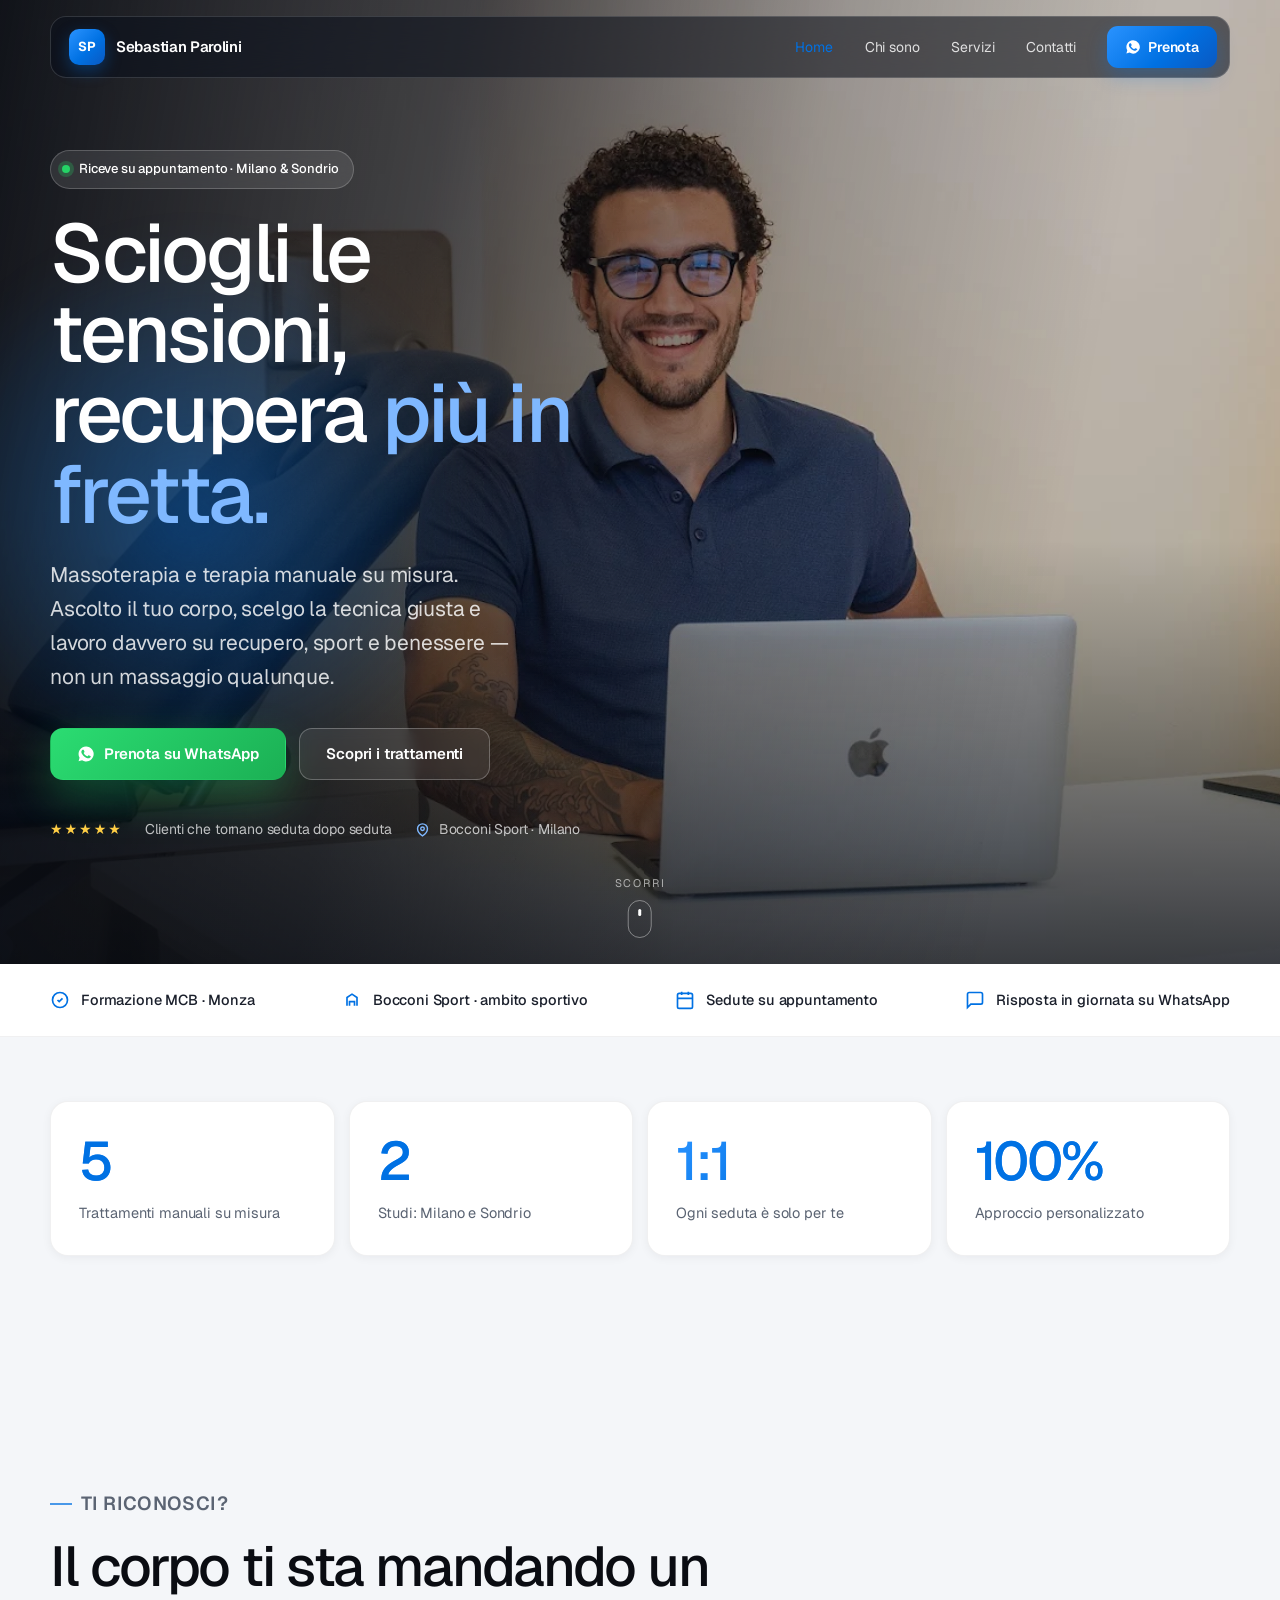
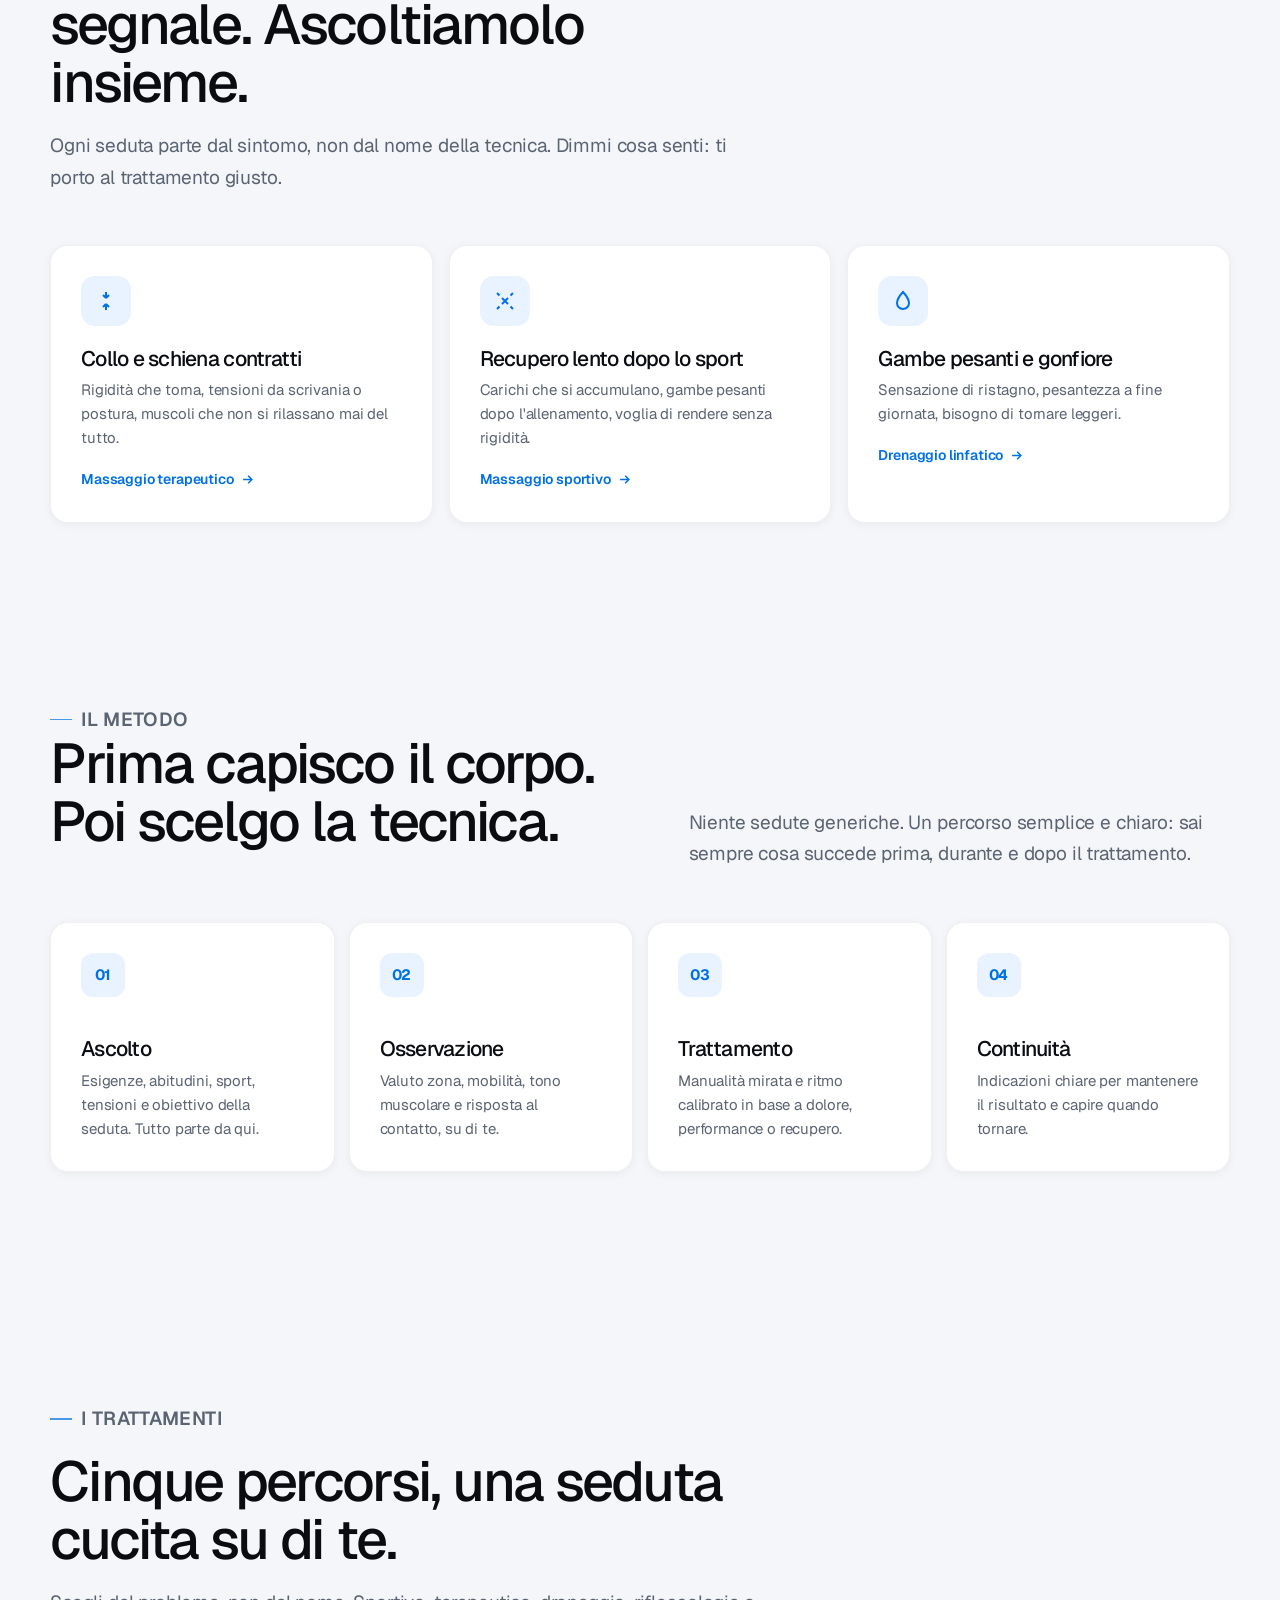
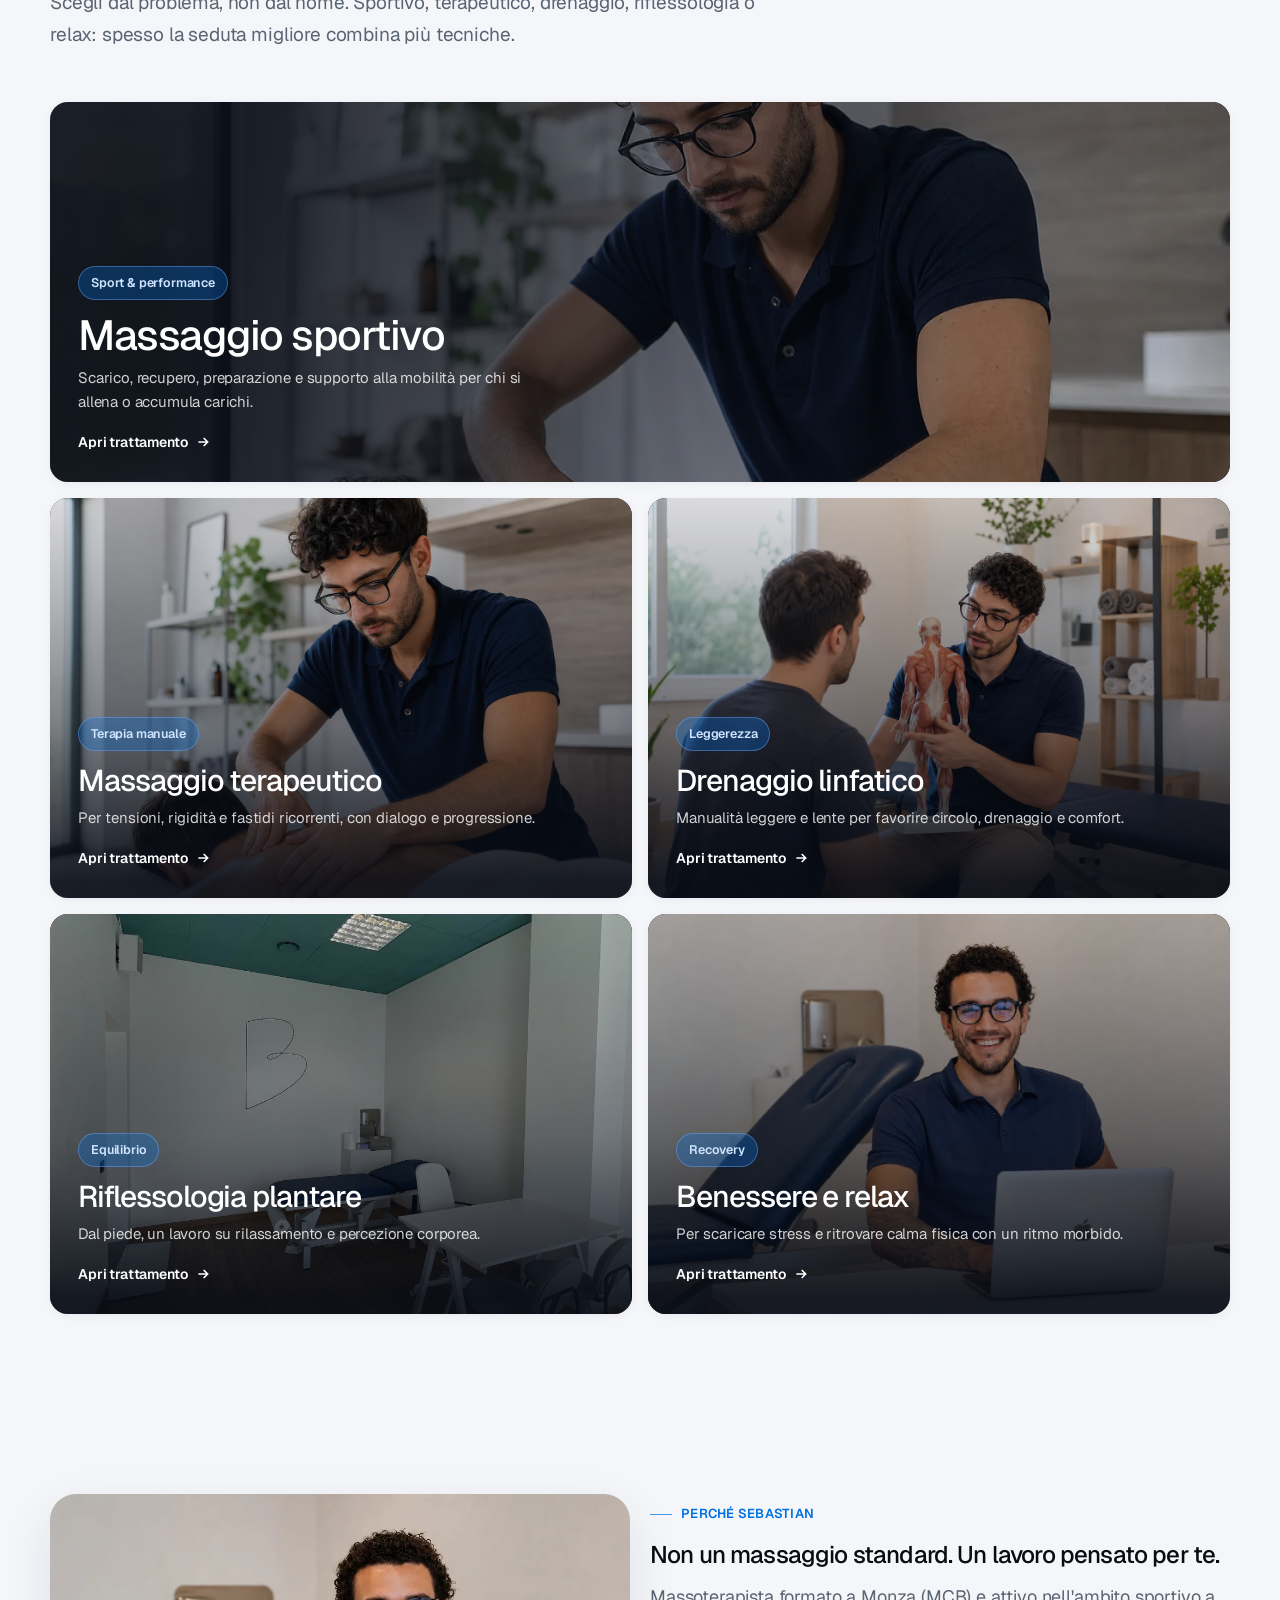
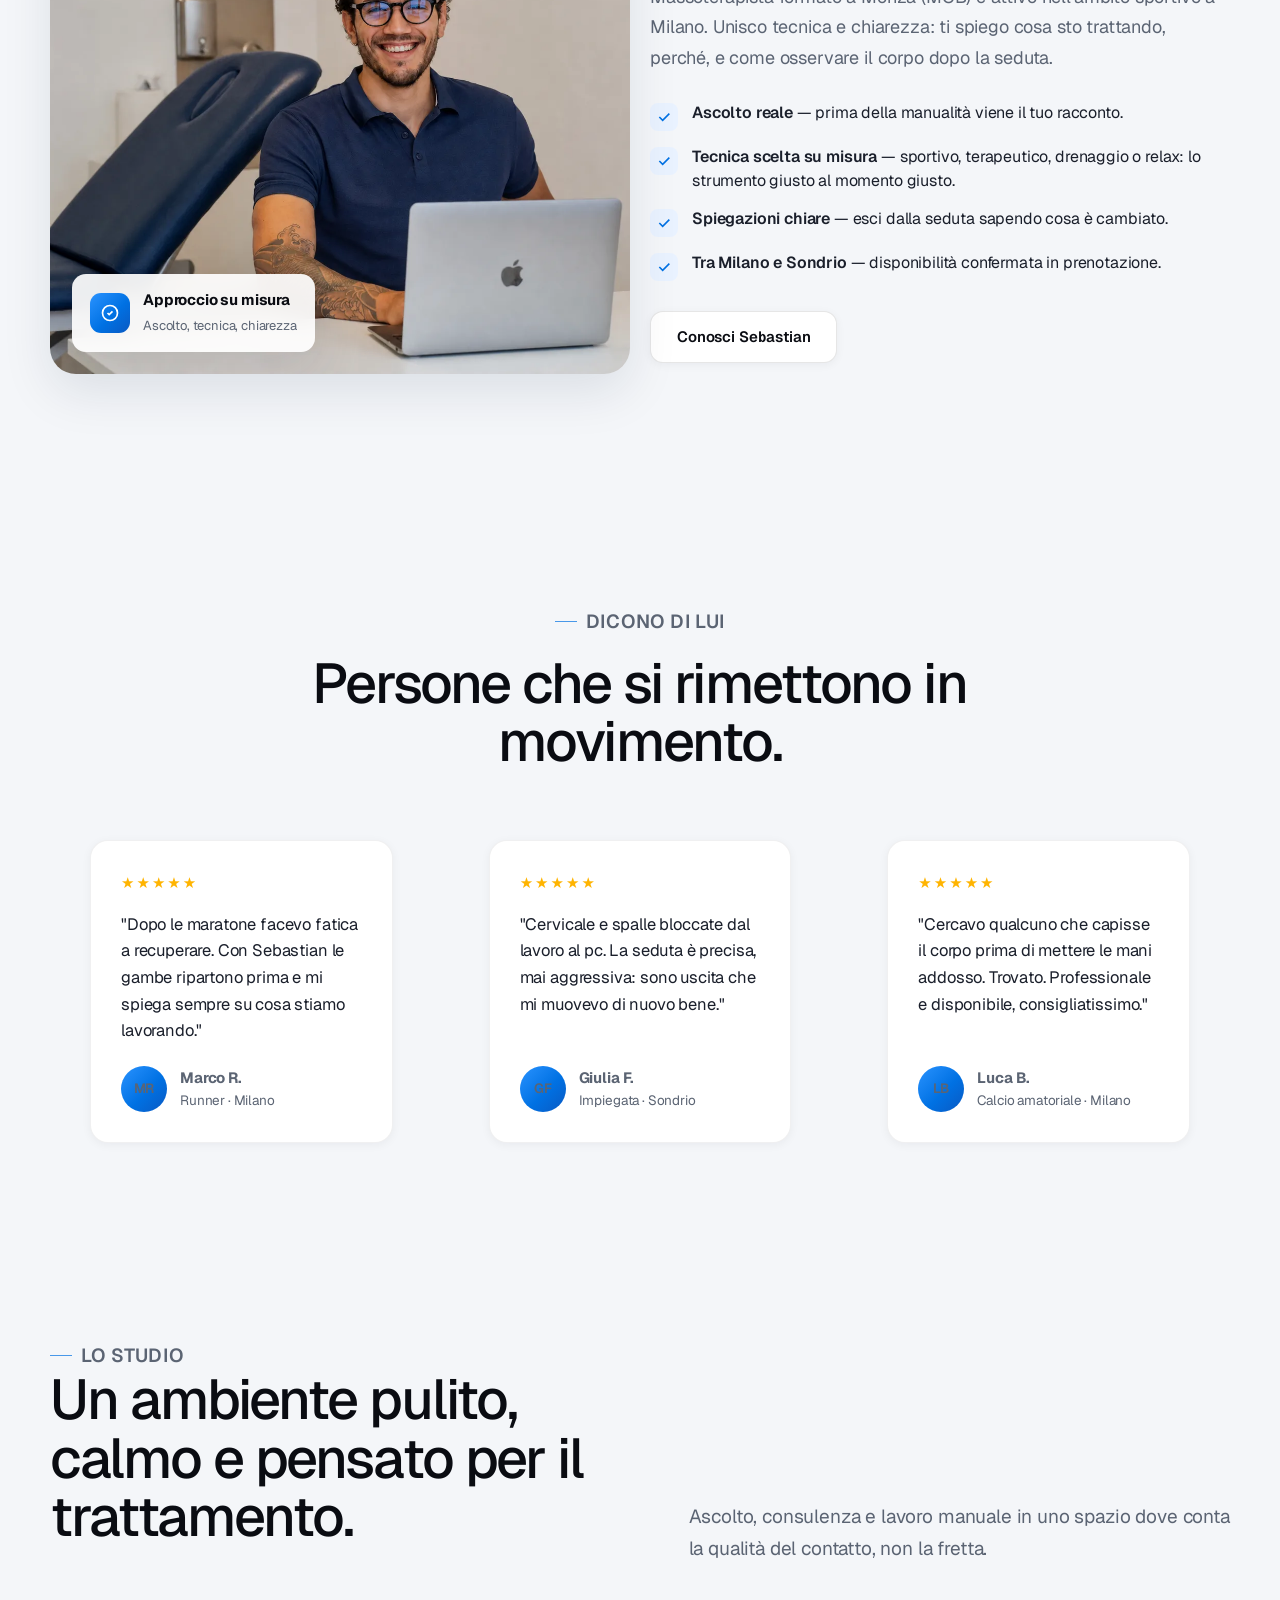
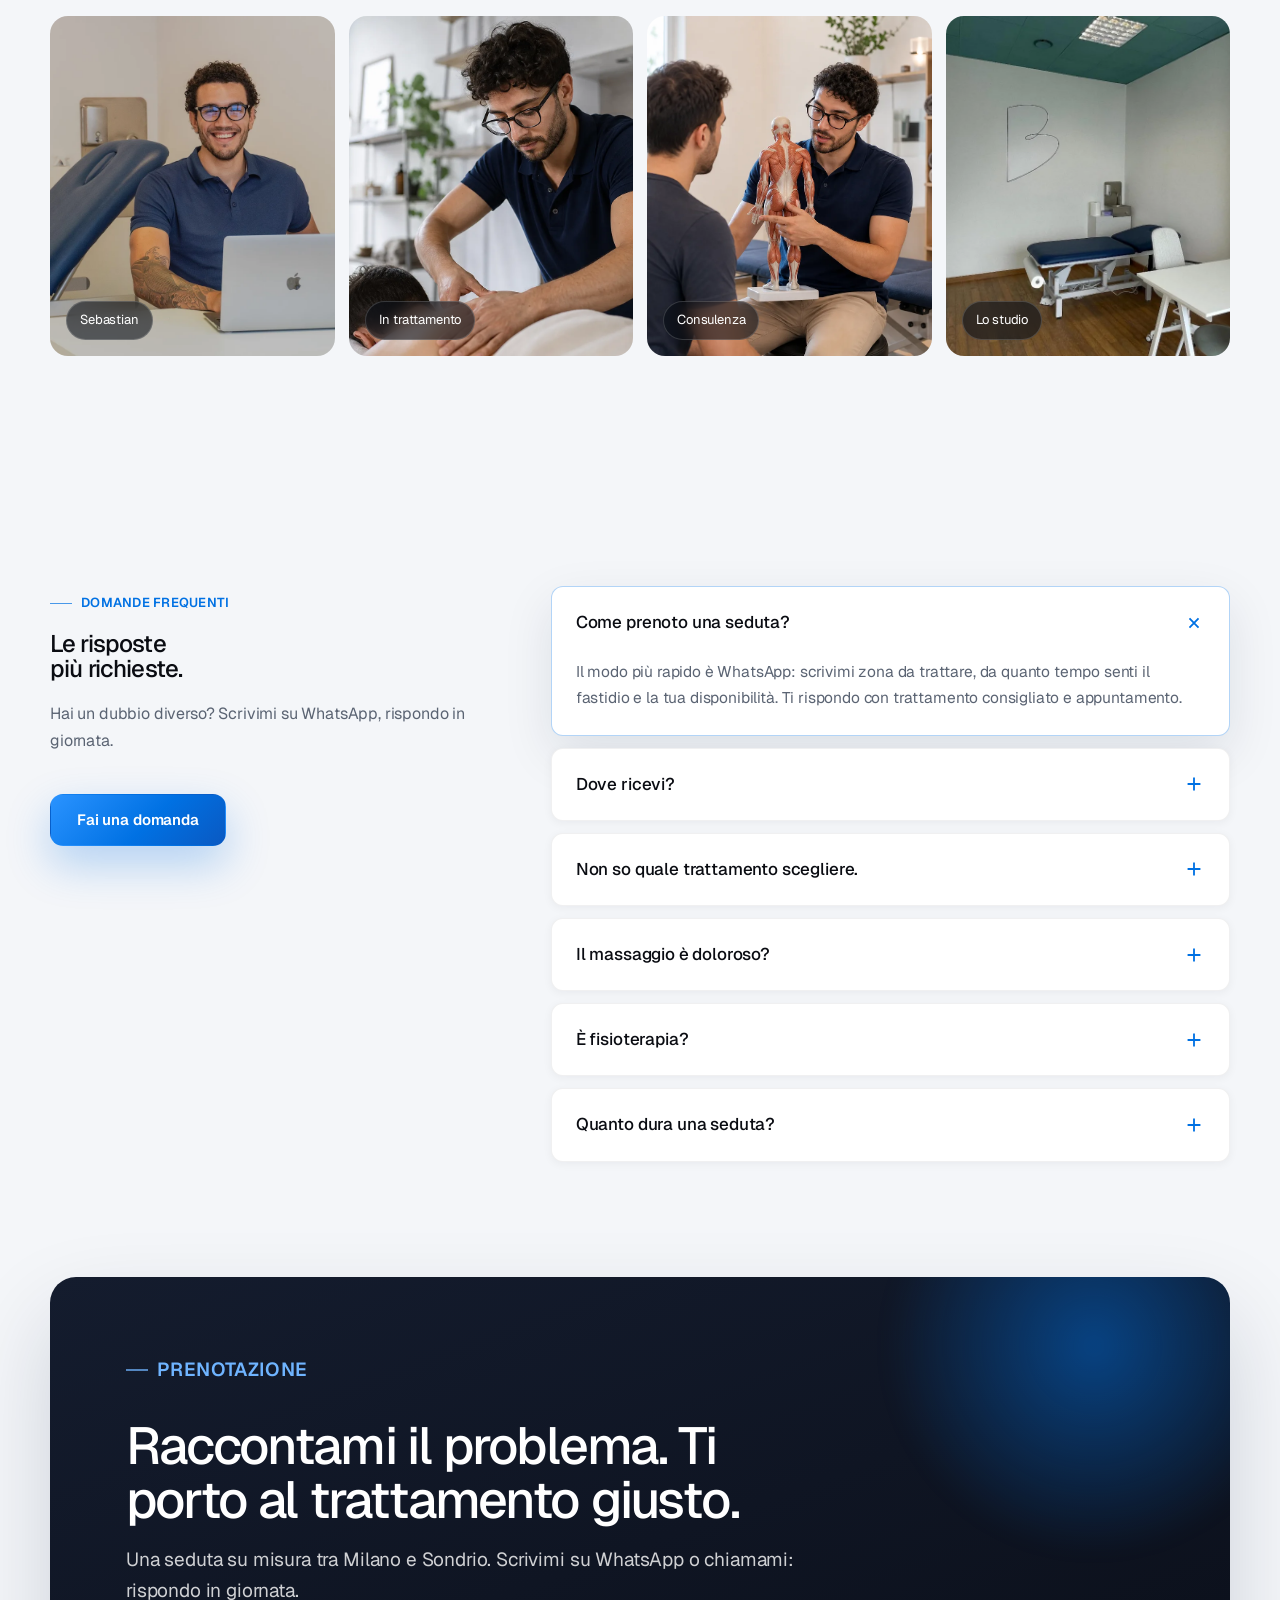
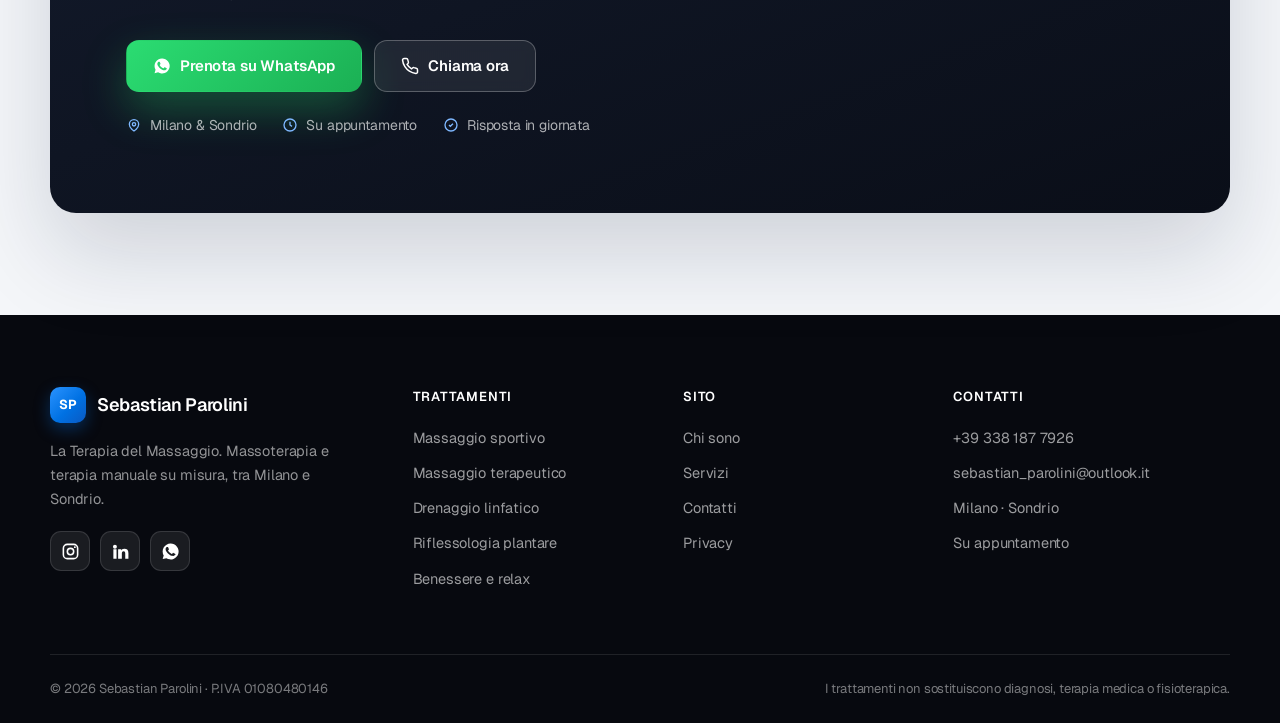
==== index.html @ ba951e16 "Initial Sebastian Parolini site" ====
<!doctype html>
<html lang="it">
<head>
  <meta charset="utf-8">
  <meta name="viewport" content="width=device-width, initial-scale=1">
  <title>Sebastian Parolini | Massoterapista a Milano e Sondrio</title>
  <meta name="description" content="Massoterapista e terapia manuale su misura: massaggio sportivo, terapeutico, drenaggio linfatico, riflessologia e benessere. Ascolto, tecnica e recupero reale, tra Milano e Sondrio.">
  <meta name="theme-color" content="#0a0e18">
  <link rel="canonical" href="https://sebastianparolini.it/">
  <meta property="og:title" content="Sebastian Parolini | Massoterapista a Milano e Sondrio">
  <meta property="og:description" content="Massaggio sportivo, terapeutico, drenaggio e benessere. Un tocco che parte dal tuo problema.">
  <meta property="og:type" content="website">
  <meta property="og:url" content="https://sebastianparolini.it/">
  <meta property="og:image" content="https://sebastianparolini.it/assets/sebastian-parolini.webp">
  <meta name="twitter:card" content="summary_large_image">
  <link rel="icon" href="assets/favicon.svg" type="image/svg+xml">
  <link rel="preconnect" href="https://fonts.googleapis.com">
  <link rel="preconnect" href="https://fonts.gstatic.com" crossorigin>
  <link href="https://fonts.googleapis.com/css2?family=Geist:wght@300;400;500;600;700&display=swap" rel="stylesheet">
  <link rel="stylesheet" href="styles.css">
  <script type="application/ld+json">{"@context":"https://schema.org","@graph":[{"@type":"Person","name":"Sebastian Parolini","jobTitle":"Massoterapista","url":"https://sebastianparolini.it/","image":"https://sebastianparolini.it/assets/sebastian-parolini.webp","telephone":"+393381877926","email":"sebastian_parolini@outlook.it","sameAs":["https://www.linkedin.com/in/sebastian-parolini-74695a232/","https://www.instagram.com/p.massaggiatore_terapista/"]},{"@type":"HealthAndBeautyBusiness","name":"Sebastian Parolini — La Terapia del Massaggio","url":"https://sebastianparolini.it/","telephone":"+393381877926","email":"sebastian_parolini@outlook.it","image":"https://sebastianparolini.it/assets/studio.webp","areaServed":["Milano","Sondrio"],"priceRange":"€€","makesOffer":[{"@type":"Offer","itemOffered":{"@type":"Service","name":"Massaggio sportivo"}},{"@type":"Offer","itemOffered":{"@type":"Service","name":"Massaggio terapeutico"}},{"@type":"Offer","itemOffered":{"@type":"Service","name":"Drenaggio linfatico"}},{"@type":"Offer","itemOffered":{"@type":"Service","name":"Riflessologia plantare"}},{"@type":"Offer","itemOffered":{"@type":"Service","name":"Benessere e relax"}}]}]}</script>
</head>
<body>
  <header class="site-header" data-header>
    <a class="brand" href="index.html" aria-label="Sebastian Parolini — home">
      <span class="brand-mark">SP</span>
      <span class="brand-name">Sebastian Parolini</span>
    </a>
    <nav class="nav-links" aria-label="Navigazione principale">
      <a href="index.html" aria-current="page">Home</a>
      <a href="chi-sono.html">Chi sono</a>
      <a href="servizi.html">Servizi</a>
      <a href="contatti.html">Contatti</a>
    </nav>
    <a class="nav-cta" href="https://wa.me/393381877926?text=Buongiorno%20Sebastian%2C%20vorrei%20prenotare%20una%20seduta.">
      <svg viewBox="0 0 24 24" fill="currentColor" width="16" height="16"><path d="M12 2a10 10 0 0 0-8.6 15l-1.3 4.6 4.7-1.2A10 10 0 1 0 12 2Zm5.7 14.2c-.2.7-1.4 1.3-2 1.4-.5.1-1.2.1-1.9-.1-.4-.1-1-.3-1.7-.6-3-1.3-4.9-4.3-5-4.5-.2-.2-1.3-1.7-1.3-3.2s.8-2.3 1.1-2.6c.3-.3.6-.4.8-.4h.6c.2 0 .5 0 .7.5l.9 2.1c.1.2.1.4 0 .6l-.4.6-.4.4c-.2.2-.3.4-.1.7.2.3.9 1.4 1.9 2.3 1.3 1.1 2.3 1.5 2.6 1.6.3.1.5.1.7-.1l.8-1c.2-.3.4-.2.7-.1l2 1c.3.1.5.2.5.4.1.1.1.7-.1 1.3Z"/></svg>
      Prenota
    </a>
    <button class="menu-toggle" type="button" aria-label="Apri menu" aria-expanded="false" data-menu-toggle><span></span><span></span><span></span></button>
  </header>

  <main>
    <!-- HERO -->
    <section class="hero" aria-label="Introduzione">
      <img class="hero-photo" src="assets/sebastian-parolini.webp" alt="Sebastian Parolini, massoterapista, nel suo studio">
      <div class="hero-shade"></div>
      <div class="hero-glow"></div>
      <div class="hero-inner">
        <span class="hero-badge"><span class="dot"></span> Riceve su appuntamento · Milano &amp; Sondrio</span>
        <h1>Sciogli le tensioni, recupera <em>più in fretta.</em></h1>
        <p class="hero-copy">Massoterapia e terapia manuale su misura. Ascolto il tuo corpo, scelgo la tecnica giusta e lavoro davvero su recupero, sport e benessere — non un massaggio qualunque.</p>
        <div class="hero-actions">
          <a class="button wa" href="https://wa.me/393381877926?text=Buongiorno%20Sebastian%2C%20vorrei%20prenotare%20una%20seduta.">
            <svg viewBox="0 0 24 24" fill="currentColor"><path d="M12 2a10 10 0 0 0-8.6 15l-1.3 4.6 4.7-1.2A10 10 0 1 0 12 2Zm5.7 14.2c-.2.7-1.4 1.3-2 1.4-.5.1-1.2.1-1.9-.1-.4-.1-1-.3-1.7-.6-3-1.3-4.9-4.3-5-4.5-.2-.2-1.3-1.7-1.3-3.2s.8-2.3 1.1-2.6c.3-.3.6-.4.8-.4h.6c.2 0 .5 0 .7.5l.9 2.1c.1.2.1.4 0 .6l-.4.6-.4.4c-.2.2-.3.4-.1.7.2.3.9 1.4 1.9 2.3 1.3 1.1 2.3 1.5 2.6 1.6.3.1.5.1.7-.1l.8-1c.2-.3.4-.2.7-.1l2 1c.3.1.5.2.5.4.1.1.1.7-.1 1.3Z"/></svg>
            Prenota su WhatsApp
          </a>
          <a class="button light" href="servizi.html">Scopri i trattamenti</a>
        </div>
        <div class="hero-trust">
          <span class="hero-stars">★★★★★</span>
          <span>Clienti che tornano seduta dopo seduta</span>
          <span><svg viewBox="0 0 24 24" fill="none" stroke="currentColor" stroke-width="2"><path d="M12 21s-7-4.5-7-10a7 7 0 0 1 14 0c0 5.5-7 10-7 10Z"/><circle cx="12" cy="11" r="2.5"/></svg> Bocconi Sport · Milano</span>
        </div>
      </div>
      <a class="scroll-cue" href="#aiuto" aria-label="Scorri">Scorri<span></span></a>
    </section>

    <!-- TRUST BAR -->
    <section class="trustbar">
      <div class="trustbar-inner">
        <div class="trustbar-item"><svg viewBox="0 0 24 24" fill="none" stroke="currentColor" stroke-width="2"><path d="m9 12 2 2 4-4"/><circle cx="12" cy="12" r="9"/></svg> Formazione MCB · Monza</div>
        <div class="trustbar-item"><svg viewBox="0 0 24 24" fill="none" stroke="currentColor" stroke-width="2"><path d="M6 19V9l6-4 6 4v10"/><path d="M9 19v-5h6v5"/></svg> Bocconi Sport · ambito sportivo</div>
        <div class="trustbar-item"><svg viewBox="0 0 24 24" fill="none" stroke="currentColor" stroke-width="2"><rect x="3" y="4" width="18" height="18" rx="2"/><path d="M16 2v4M8 2v4M3 10h18"/></svg> Sedute su appuntamento</div>
        <div class="trustbar-item"><svg viewBox="0 0 24 24" fill="none" stroke="currentColor" stroke-width="2"><path d="M21 15a2 2 0 0 1-2 2H7l-4 4V5a2 2 0 0 1 2-2h14a2 2 0 0 1 2 2Z"/></svg> Risposta in giornata su WhatsApp</div>
      </div>
    </section>

    <!-- STATS -->
    <section class="section tight" id="aiuto">
      <div class="stats">
        <div class="stat reveal"><div class="stat-num"><span data-count="5">5</span></div><p class="stat-label">Trattamenti manuali su misura</p></div>
        <div class="stat reveal d1"><div class="stat-num"><span data-count="2">2</span></div><p class="stat-label">Studi: Milano e Sondrio</p></div>
        <div class="stat reveal d2"><div class="stat-num">1:1</div><p class="stat-label">Ogni seduta è solo per te</p></div>
        <div class="stat reveal d3"><div class="stat-num"><span data-count="100" data-suffix="%">100%</span></div><p class="stat-label">Approccio personalizzato</p></div>
      </div>
    </section>

    <!-- PAINS -->
    <section class="section">
      <div class="section-head reveal">
        <p class="eyebrow">Ti riconosci?</p>
        <h2>Il corpo ti sta mandando un segnale. Ascoltiamolo insieme.</h2>
        <p>Ogni seduta parte dal sintomo, non dal nome della tecnica. Dimmi cosa senti: ti porto al trattamento giusto.</p>
      </div>
      <div class="pains-grid">
        <a class="pain reveal" href="massaggio-terapeutico.html">
          <span class="pain-ico"><svg viewBox="0 0 24 24" fill="none" stroke="currentColor" stroke-width="2"><path d="M12 3v6m0 0 3-3m-3 3L9 6m3 9v6m0-6 3 3m-3-3-3 3"/></svg></span>
          <h3>Collo e schiena contratti</h3>
          <p>Rigidità che torna, tensioni da scrivania o postura, muscoli che non si rilassano mai del tutto.</p>
          <span class="pain-link">Massaggio terapeutico <svg viewBox="0 0 24 24" fill="none" stroke="currentColor" stroke-width="2.4"><path d="M5 12h14m-6-6 6 6-6 6"/></svg></span>
        </a>
        <a class="pain reveal d1" href="massaggio-sportivo.html">
          <span class="pain-ico"><svg viewBox="0 0 24 24" fill="none" stroke="currentColor" stroke-width="2"><path d="M6.5 6.5 4 4m13.5 13.5L20 20M6.5 17.5 4 20m13.5-13.5L20 4M9 9l6 6m-6 0 6-6"/></svg></span>
          <h3>Recupero lento dopo lo sport</h3>
          <p>Carichi che si accumulano, gambe pesanti dopo l'allenamento, voglia di rendere senza rigidità.</p>
          <span class="pain-link">Massaggio sportivo <svg viewBox="0 0 24 24" fill="none" stroke="currentColor" stroke-width="2.4"><path d="M5 12h14m-6-6 6 6-6 6"/></svg></span>
        </a>
        <a class="pain reveal d2" href="drenaggio-linfatico.html">
          <span class="pain-ico"><svg viewBox="0 0 24 24" fill="none" stroke="currentColor" stroke-width="2"><path d="M12 3s6 6.5 6 11a6 6 0 0 1-12 0c0-4.5 6-11 6-11Z"/></svg></span>
          <h3>Gambe pesanti e gonfiore</h3>
          <p>Sensazione di ristagno, pesantezza a fine giornata, bisogno di tornare leggeri.</p>
          <span class="pain-link">Drenaggio linfatico <svg viewBox="0 0 24 24" fill="none" stroke="currentColor" stroke-width="2.4"><path d="M5 12h14m-6-6 6 6-6 6"/></svg></span>
        </a>
      </div>
    </section>

    <!-- METHOD -->
    <section class="section tight">
      <div class="section-head split reveal">
        <div>
          <p class="eyebrow">Il metodo</p>
          <h2>Prima capisco il corpo. Poi scelgo la tecnica.</h2>
        </div>
        <p>Niente sedute generiche. Un percorso semplice e chiaro: sai sempre cosa succede prima, durante e dopo il trattamento.</p>
      </div>
      <div class="method-grid">
        <div class="method-card reveal"><span class="method-num">01</span><h3>Ascolto</h3><p>Esigenze, abitudini, sport, tensioni e obiettivo della seduta. Tutto parte da qui.</p></div>
        <div class="method-card reveal d1"><span class="method-num">02</span><h3>Osservazione</h3><p>Valuto zona, mobilità, tono muscolare e risposta al contatto, su di te.</p></div>
        <div class="method-card reveal d2"><span class="method-num">03</span><h3>Trattamento</h3><p>Manualità mirata e ritmo calibrato in base a dolore, performance o recupero.</p></div>
        <div class="method-card reveal d3"><span class="method-num">04</span><h3>Continuità</h3><p>Indicazioni chiare per mantenere il risultato e capire quando tornare.</p></div>
      </div>
    </section>

    <!-- SERVICES -->
    <section class="section">
      <div class="section-head reveal">
        <p class="eyebrow">I trattamenti</p>
        <h2>Cinque percorsi, una seduta cucita su di te.</h2>
        <p>Scegli dal problema, non dal nome. Sportivo, terapeutico, drenaggio, riflessologia o relax: spesso la seduta migliore combina più tecniche.</p>
      </div>
      <div class="services-grid">
        <a class="svc-card feature reveal" href="massaggio-sportivo.html">
          <img src="assets/sebastian-ai-working.webp" alt="Sebastian Parolini durante un massaggio sportivo" loading="lazy" decoding="async">
          <div class="svc-body">
            <span class="svc-tag">Sport &amp; performance</span>
            <h3>Massaggio sportivo</h3>
            <p>Scarico, recupero, preparazione e supporto alla mobilità per chi si allena o accumula carichi.</p>
            <span class="svc-go">Apri trattamento <svg viewBox="0 0 24 24" fill="none" stroke="currentColor" stroke-width="2.4"><path d="M5 12h14m-6-6 6 6-6 6"/></svg></span>
          </div>
        </a>
        <a class="svc-card wide reveal" href="massaggio-terapeutico.html">
          <img src="assets/sebastian-ai-neck-treatment.webp" alt="Massaggio terapeutico su collo e spalle" loading="lazy" decoding="async">
          <div class="svc-body">
            <span class="svc-tag">Terapia manuale</span>
            <h3>Massaggio terapeutico</h3>
            <p>Per tensioni, rigidità e fastidi ricorrenti, con dialogo e progressione.</p>
            <span class="svc-go">Apri trattamento <svg viewBox="0 0 24 24" fill="none" stroke="currentColor" stroke-width="2.4"><path d="M5 12h14m-6-6 6 6-6 6"/></svg></span>
          </div>
        </a>
        <a class="svc-card wide reveal d1" href="drenaggio-linfatico.html">
          <img src="assets/sebastian-ai-consultation.webp" alt="Drenaggio linfatico manuale" loading="lazy" decoding="async">
          <div class="svc-body">
            <span class="svc-tag">Leggerezza</span>
            <h3>Drenaggio linfatico</h3>
            <p>Manualità leggere e lente per favorire circolo, drenaggio e comfort.</p>
            <span class="svc-go">Apri trattamento <svg viewBox="0 0 24 24" fill="none" stroke="currentColor" stroke-width="2.4"><path d="M5 12h14m-6-6 6 6-6 6"/></svg></span>
          </div>
        </a>
        <a class="svc-card wide reveal" href="riflessologia-plantare.html">
          <img src="assets/studio.webp" alt="Studio per riflessologia plantare" loading="lazy" decoding="async">
          <div class="svc-body">
            <span class="svc-tag">Equilibrio</span>
            <h3>Riflessologia plantare</h3>
            <p>Dal piede, un lavoro su rilassamento e percezione corporea.</p>
            <span class="svc-go">Apri trattamento <svg viewBox="0 0 24 24" fill="none" stroke="currentColor" stroke-width="2.4"><path d="M5 12h14m-6-6 6 6-6 6"/></svg></span>
          </div>
        </a>
        <a class="svc-card wide reveal d1" href="benessere-relax.html">
          <img src="assets/sebastian-ai-portrait.webp" alt="Trattamento benessere e relax" loading="lazy" decoding="async">
          <div class="svc-body">
            <span class="svc-tag">Recovery</span>
            <h3>Benessere e relax</h3>
            <p>Per scaricare stress e ritrovare calma fisica con un ritmo morbido.</p>
            <span class="svc-go">Apri trattamento <svg viewBox="0 0 24 24" fill="none" stroke="currentColor" stroke-width="2.4"><path d="M5 12h14m-6-6 6 6-6 6"/></svg></span>
          </div>
        </a>
      </div>
    </section>

    <!-- WHY / SPLIT -->
    <section class="section tight">
      <div class="split">
        <div class="split-media reveal">
          <img src="assets/sebastian-ai-portrait.webp" alt="Sebastian Parolini, massoterapista">
          <div class="badge-float">
            <span class="bf-ico"><svg viewBox="0 0 24 24" fill="none" stroke="currentColor" stroke-width="2"><path d="m9 12 2 2 4-4"/><circle cx="12" cy="12" r="9"/></svg></span>
            <div><strong>Approccio su misura</strong><span>Ascolto, tecnica, chiarezza</span></div>
          </div>
        </div>
        <div class="split-body reveal d1">
          <p class="eyebrow">Perché Sebastian</p>
          <h2 class="section-head" style="margin-bottom:14px">Non un massaggio standard. Un lavoro pensato per te.</h2>
          <p style="color:var(--muted);font-size:18px;line-height:1.7;margin:0">Massoterapista formato a Monza (MCB) e attivo nell'ambito sportivo a Milano. Unisco tecnica e chiarezza: ti spiego cosa sto trattando, perché, e come osservare il corpo dopo la seduta.</p>
          <ul class="feature-list">
            <li><span class="fl-ico"><svg viewBox="0 0 24 24" fill="none" stroke="currentColor" stroke-width="2.4"><path d="m5 12 5 5L20 7"/></svg></span><span><strong>Ascolto reale</strong> — prima della manualità viene il tuo racconto.</span></li>
            <li><span class="fl-ico"><svg viewBox="0 0 24 24" fill="none" stroke="currentColor" stroke-width="2.4"><path d="m5 12 5 5L20 7"/></svg></span><span><strong>Tecnica scelta su misura</strong> — sportivo, terapeutico, drenaggio o relax: lo strumento giusto al momento giusto.</span></li>
            <li><span class="fl-ico"><svg viewBox="0 0 24 24" fill="none" stroke="currentColor" stroke-width="2.4"><path d="m5 12 5 5L20 7"/></svg></span><span><strong>Spiegazioni chiare</strong> — esci dalla seduta sapendo cosa è cambiato.</span></li>
            <li><span class="fl-ico"><svg viewBox="0 0 24 24" fill="none" stroke="currentColor" stroke-width="2.4"><path d="m5 12 5 5L20 7"/></svg></span><span><strong>Tra Milano e Sondrio</strong> — disponibilità confermata in prenotazione.</span></li>
          </ul>
          <div class="button-row" style="margin-top:30px">
            <a class="button ghost" href="chi-sono.html">Conosci Sebastian</a>
          </div>
        </div>
      </div>
    </section>

    <!-- TESTIMONIALS -->
    <section class="section">
      <div class="section-head center reveal">
        <p class="eyebrow center">Dicono di lui</p>
        <h2>Persone che si rimettono in movimento.</h2>
      </div>
      <div class="testi-grid">
        <figure class="testi reveal">
          <div class="testi-stars">★★★★★</div>
          <blockquote class="testi-quote">"Dopo le maratone facevo fatica a recuperare. Con Sebastian le gambe ripartono prima e mi spiega sempre su cosa stiamo lavorando."</blockquote>
          <figcaption class="testi-who"><span class="testi-av">MR</span><span><strong>Marco R.</strong><span>Runner · Milano</span></span></figcaption>
        </figure>
        <figure class="testi reveal d1">
          <div class="testi-stars">★★★★★</div>
          <blockquote class="testi-quote">"Cervicale e spalle bloccate dal lavoro al pc. La seduta è precisa, mai aggressiva: sono uscita che mi muovevo di nuovo bene."</blockquote>
          <figcaption class="testi-who"><span class="testi-av">GF</span><span><strong>Giulia F.</strong><span>Impiegata · Sondrio</span></span></figcaption>
        </figure>
        <figure class="testi reveal d2">
          <div class="testi-stars">★★★★★</div>
          <blockquote class="testi-quote">"Cercavo qualcuno che capisse il corpo prima di mettere le mani addosso. Trovato. Professionale e disponibile, consigliatissimo."</blockquote>
          <figcaption class="testi-who"><span class="testi-av">LB</span><span><strong>Luca B.</strong><span>Calcio amatoriale · Milano</span></span></figcaption>
        </figure>
      </div>
    </section>

    <!-- GALLERY -->
    <section class="section tight">
      <div class="section-head split reveal">
        <div>
          <p class="eyebrow">Lo studio</p>
          <h2>Un ambiente pulito, calmo e pensato per il trattamento.</h2>
        </div>
        <p>Ascolto, consulenza e lavoro manuale in uno spazio dove conta la qualità del contatto, non la fretta.</p>
      </div>
      <div class="gallery">
        <figure class="reveal"><img src="assets/sebastian-parolini.webp" alt="Sebastian Parolini nello studio" loading="lazy" decoding="async"><figcaption>Sebastian</figcaption></figure>
        <figure class="reveal d1"><img src="assets/sebastian-ai-working.webp" alt="Sebastian durante un trattamento" loading="lazy" decoding="async"><figcaption>In trattamento</figcaption></figure>
        <figure class="reveal d2"><img src="assets/sebastian-ai-consultation.webp" alt="Sebastian in consulenza" loading="lazy" decoding="async"><figcaption>Consulenza</figcaption></figure>
        <figure class="reveal d3"><img src="assets/studio.webp" alt="Lo studio di Sebastian Parolini" loading="lazy" decoding="async"><figcaption>Lo studio</figcaption></figure>
      </div>
    </section>

    <!-- FAQ -->
    <section class="section">
      <div class="faq-wrap">
        <div class="reveal">
          <p class="eyebrow">Domande frequenti</p>
          <h2 class="section-head" style="margin-bottom:18px">Le risposte<br>più richieste.</h2>
          <p style="color:var(--muted);font-size:16px;line-height:1.7">Hai un dubbio diverso? Scrivimi su WhatsApp, rispondo in giornata.</p>
          <a class="button primary" style="margin-top:24px" href="https://wa.me/393381877926?text=Buongiorno%20Sebastian%2C%20avrei%20una%20domanda.">Fai una domanda</a>
        </div>
        <div class="faq-list reveal d1">
          <details class="faq-item" open>
            <summary>Come prenoto una seduta? <svg class="chev" viewBox="0 0 24 24" fill="none" stroke="currentColor" stroke-width="2"><path d="M12 5v14M5 12h14"/></svg></summary>
            <p class="faq-a">Il modo più rapido è WhatsApp: scrivimi zona da trattare, da quanto tempo senti il fastidio e la tua disponibilità. Ti rispondo con trattamento consigliato e appuntamento.</p>
          </details>
          <details class="faq-item">
            <summary>Dove ricevi? <svg class="chev" viewBox="0 0 24 24" fill="none" stroke="currentColor" stroke-width="2"><path d="M12 5v14M5 12h14"/></svg></summary>
            <p class="faq-a">Lavoro tra Milano e Sondrio, su appuntamento. La sede e la disponibilità precisa vengono confermate al momento della prenotazione.</p>
          </details>
          <details class="faq-item">
            <summary>Non so quale trattamento scegliere. <svg class="chev" viewBox="0 0 24 24" fill="none" stroke="currentColor" stroke-width="2"><path d="M12 5v14M5 12h14"/></svg></summary>
            <p class="faq-a">Perfetto così: parti dal sintomo. Raccontami cosa senti e cosa vuoi ottenere — penso io a indirizzarti verso la tecnica più adatta, o a combinarne più di una nella stessa seduta.</p>
          </details>
          <details class="faq-item">
            <summary>Il massaggio è doloroso? <svg class="chev" viewBox="0 0 24 24" fill="none" stroke="currentColor" stroke-width="2"><path d="M12 5v14M5 12h14"/></svg></summary>
            <p class="faq-a">No. La pressione è progressiva e calibrata sulla tua risposta: la seduta resta sempre dialogata. L'obiettivo è il risultato, non il dolore.</p>
          </details>
          <details class="faq-item">
            <summary>È fisioterapia? <svg class="chev" viewBox="0 0 24 24" fill="none" stroke="currentColor" stroke-width="2"><path d="M12 5v14M5 12h14"/></svg></summary>
            <p class="faq-a">No. La massoterapia è un trattamento manuale di benessere e recupero e non sostituisce diagnosi, terapia medica o fisioterapica. In caso di dolore acuto, trauma recente o sintomi importanti, confrontati prima con il medico.</p>
          </details>
          <details class="faq-item">
            <summary>Quanto dura una seduta? <svg class="chev" viewBox="0 0 24 24" fill="none" stroke="currentColor" stroke-width="2"><path d="M12 5v14M5 12h14"/></svg></summary>
            <p class="faq-a">Dipende dall'obiettivo e dalla zona: la durata viene definita insieme in fase di prenotazione, così il tempo è davvero adatto a te.</p>
          </details>
        </div>
      </div>
    </section>

    <!-- CTA -->
    <section class="cta-band reveal">
      <div class="cta-glow"></div>
      <div class="cta-band-inner">
        <p class="eyebrow light">Prenotazione</p>
        <h2>Raccontami il problema. Ti porto al trattamento giusto.</h2>
        <p>Una seduta su misura tra Milano e Sondrio. Scrivimi su WhatsApp o chiamami: rispondo in giornata.</p>
        <div class="button-row">
          <a class="button wa" href="https://wa.me/393381877926?text=Buongiorno%20Sebastian%2C%20vorrei%20prenotare%20una%20seduta.">
            <svg viewBox="0 0 24 24" fill="currentColor"><path d="M12 2a10 10 0 0 0-8.6 15l-1.3 4.6 4.7-1.2A10 10 0 1 0 12 2Zm5.7 14.2c-.2.7-1.4 1.3-2 1.4-.5.1-1.2.1-1.9-.1-.4-.1-1-.3-1.7-.6-3-1.3-4.9-4.3-5-4.5-.2-.2-1.3-1.7-1.3-3.2s.8-2.3 1.1-2.6c.3-.3.6-.4.8-.4h.6c.2 0 .5 0 .7.5l.9 2.1c.1.2.1.4 0 .6l-.4.6-.4.4c-.2.2-.3.4-.1.7.2.3.9 1.4 1.9 2.3 1.3 1.1 2.3 1.5 2.6 1.6.3.1.5.1.7-.1l.8-1c.2-.3.4-.2.7-.1l2 1c.3.1.5.2.5.4.1.1.1.7-.1 1.3Z"/></svg>
            Prenota su WhatsApp
          </a>
          <a class="button light" href="tel:+393381877926">
            <svg viewBox="0 0 24 24" fill="none" stroke="currentColor" stroke-width="2"><path d="M22 16.9v3a2 2 0 0 1-2.2 2 19.8 19.8 0 0 1-8.6-3.1 19.5 19.5 0 0 1-6-6 19.8 19.8 0 0 1-3.1-8.7A2 2 0 0 1 4.1 2h3a2 2 0 0 1 2 1.7c.1 1 .4 1.9.7 2.8a2 2 0 0 1-.5 2.1L8.1 9.9a16 16 0 0 0 6 6l1.3-1.3a2 2 0 0 1 2.1-.4c.9.3 1.8.6 2.8.7a2 2 0 0 1 1.7 2Z"/></svg>
            Chiama ora
          </a>
        </div>
        <div class="cta-mini">
          <span><svg viewBox="0 0 24 24" fill="none" stroke="currentColor" stroke-width="2"><path d="M12 21s-7-4.5-7-10a7 7 0 0 1 14 0c0 5.5-7 10-7 10Z"/><circle cx="12" cy="11" r="2.5"/></svg> Milano &amp; Sondrio</span>
          <span><svg viewBox="0 0 24 24" fill="none" stroke="currentColor" stroke-width="2"><circle cx="12" cy="12" r="9"/><path d="M12 7v5l3 2"/></svg> Su appuntamento</span>
          <span><svg viewBox="0 0 24 24" fill="none" stroke="currentColor" stroke-width="2"><path d="m9 12 2 2 4-4"/><circle cx="12" cy="12" r="9"/></svg> Risposta in giornata</span>
        </div>
      </div>
    </section>
  </main>

  <footer class="footer">
    <div class="footer-top">
      <div class="footer-brand">
        <a class="brand" href="index.html"><span class="brand-mark">SP</span><span class="brand-name">Sebastian Parolini</span></a>
        <p>La Terapia del Massaggio. Massoterapia e terapia manuale su misura, tra Milano e Sondrio.</p>
        <div class="footer-soc">
          <a href="https://www.instagram.com/p.massaggiatore_terapista/" target="_blank" rel="noreferrer" aria-label="Instagram"><svg viewBox="0 0 24 24" fill="none" stroke="currentColor" stroke-width="2"><rect x="3" y="3" width="18" height="18" rx="5"/><circle cx="12" cy="12" r="4"/><circle cx="17.5" cy="6.5" r="1.2" fill="currentColor" stroke="none"/></svg></a>
          <a href="https://www.linkedin.com/in/sebastian-parolini-74695a232/" target="_blank" rel="noreferrer" aria-label="LinkedIn"><svg viewBox="0 0 24 24" fill="currentColor"><path d="M4.98 3.5a2.5 2.5 0 1 0 0 5 2.5 2.5 0 0 0 0-5ZM3 9h4v12H3V9Zm6 0h3.8v1.7h.05c.53-1 1.83-2.05 3.77-2.05C20.6 8.65 22 10.6 22 14.1V21h-4v-6.1c0-1.45-.03-3.3-2-3.3-2 0-2.3 1.57-2.3 3.2V21H9V9Z"/></svg></a>
          <a href="https://wa.me/393381877926" target="_blank" rel="noreferrer" aria-label="WhatsApp"><svg viewBox="0 0 24 24" fill="currentColor"><path d="M12 2a10 10 0 0 0-8.6 15l-1.3 4.6 4.7-1.2A10 10 0 1 0 12 2Zm5.7 14.2c-.2.7-1.4 1.3-2 1.4-.5.1-1.2.1-1.9-.1-.4-.1-1-.3-1.7-.6-3-1.3-4.9-4.3-5-4.5-.2-.2-1.3-1.7-1.3-3.2s.8-2.3 1.1-2.6c.3-.3.6-.4.8-.4h.6c.2 0 .5 0 .7.5l.9 2.1c.1.2.1.4 0 .6l-.4.6-.4.4c-.2.2-.3.4-.1.7.2.3.9 1.4 1.9 2.3 1.3 1.1 2.3 1.5 2.6 1.6.3.1.5.1.7-.1l.8-1c.2-.3.4-.2.7-.1l2 1c.3.1.5.2.5.4.1.1.1.7-.1 1.3Z"/></svg></a>
        </div>
      </div>
      <div class="footer-col">
        <h4>Trattamenti</h4>
        <a href="massaggio-sportivo.html">Massaggio sportivo</a>
        <a href="massaggio-terapeutico.html">Massaggio terapeutico</a>
        <a href="drenaggio-linfatico.html">Drenaggio linfatico</a>
        <a href="riflessologia-plantare.html">Riflessologia plantare</a>
        <a href="benessere-relax.html">Benessere e relax</a>
      </div>
      <div class="footer-col">
        <h4>Sito</h4>
        <a href="chi-sono.html">Chi sono</a>
        <a href="servizi.html">Servizi</a>
        <a href="contatti.html">Contatti</a>
        <a href="privacy.html">Privacy</a>
      </div>
      <div class="footer-col">
        <h4>Contatti</h4>
        <a href="tel:+393381877926">+39 338 187 7926</a>
        <a href="mailto:sebastian_parolini@outlook.it">sebastian_parolini@outlook.it</a>
        <p>Milano · Sondrio</p>
        <p>Su appuntamento</p>
      </div>
    </div>
    <div class="footer-bottom">
      <span>© <span data-year>2026</span> Sebastian Parolini · P.IVA 01080480146</span>
      <span>I trattamenti non sostituiscono diagnosi, terapia medica o fisioterapica.</span>
    </div>
  </footer>

  <!-- STICKY MOBILE CTA -->
  <div class="sticky-cta" data-sticky-cta>
    <a class="s-wa" href="https://wa.me/393381877926?text=Buongiorno%20Sebastian%2C%20vorrei%20prenotare%20una%20seduta.">
      <svg viewBox="0 0 24 24" fill="currentColor"><path d="M12 2a10 10 0 0 0-8.6 15l-1.3 4.6 4.7-1.2A10 10 0 1 0 12 2Zm5.7 14.2c-.2.7-1.4 1.3-2 1.4-.5.1-1.2.1-1.9-.1-.4-.1-1-.3-1.7-.6-3-1.3-4.9-4.3-5-4.5-.2-.2-1.3-1.7-1.3-3.2s.8-2.3 1.1-2.6c.3-.3.6-.4.8-.4h.6c.2 0 .5 0 .7.5l.9 2.1c.1.2.1.4 0 .6l-.4.6-.4.4c-.2.2-.3.4-.1.7.2.3.9 1.4 1.9 2.3 1.3 1.1 2.3 1.5 2.6 1.6.3.1.5.1.7-.1l.8-1c.2-.3.4-.2.7-.1l2 1c.3.1.5.2.5.4.1.1.1.7-.1 1.3Z"/></svg>
      WhatsApp
    </a>
    <a class="s-call" href="tel:+393381877926">
      <svg viewBox="0 0 24 24" fill="none" stroke="currentColor" stroke-width="2"><path d="M22 16.9v3a2 2 0 0 1-2.2 2 19.8 19.8 0 0 1-8.6-3.1 19.5 19.5 0 0 1-6-6 19.8 19.8 0 0 1-3.1-8.7A2 2 0 0 1 4.1 2h3a2 2 0 0 1 2 1.7c.1 1 .4 1.9.7 2.8a2 2 0 0 1-.5 2.1L8.1 9.9a16 16 0 0 0 6 6l1.3-1.3a2 2 0 0 1 2.1-.4c.9.3 1.8.6 2.8.7a2 2 0 0 1 1.7 2Z"/></svg>
      Chiama
    </a>
  </div>

  <script src="script.js"></script>
</body>
</html>
---- styles.css ----
/* =========================================================
   Sebastian Parolini — Massoterapista
   Design system: Apple × Retell · Geist · Blu Apple
   ========================================================= */

:root {
  --bg: #f4f6f9;
  --bg-2: #eef1f6;
  --paper: #ffffff;
  --ink: #0a0c12;
  --ink-soft: #1a1f2b;
  --muted: #5b6473;
  --muted-2: #818a99;
  --line: rgba(10, 12, 18, .10);
  --line-soft: rgba(10, 12, 18, .06);

  --dark: #0a0e18;
  --dark-2: #0f1422;
  --dark-3: #141b2c;

  --blue: #0071e3;
  --blue-bright: #0a84ff;
  --blue-deep: #0a59c2;
  --blue-tint: #e9f2ff;
  --blue-tint-2: #d6e7ff;
  --wa: #25d366;

  --grad-blue: linear-gradient(135deg, #2a93ff 0%, #0071e3 56%, #0a59c2 100%);
  --grad-ink: linear-gradient(160deg, #141c2e 0%, #0a0e18 100%);

  --radius: 18px;
  --radius-lg: 26px;
  --radius-sm: 12px;
  --shadow-sm: 0 2px 10px rgba(10, 18, 40, .05);
  --shadow: 0 18px 50px rgba(13, 26, 56, .10);
  --shadow-lg: 0 40px 90px rgba(13, 26, 56, .16);
  --shadow-blue: 0 18px 44px rgba(0, 113, 227, .28);

  --font: "Geist", Inter, ui-sans-serif, system-ui, -apple-system, BlinkMacSystemFont, "Segoe UI", sans-serif;
  --wrap: min(1180px, calc(100% - 40px));
  --ease: cubic-bezier(.22, .61, .36, 1);
}

* { box-sizing: border-box; }

html {
  scroll-behavior: smooth;
  -webkit-text-size-adjust: 100%;
}

body {
  margin: 0;
  background: var(--bg);
  color: var(--ink);
  font-family: var(--font);
  font-weight: 400;
  line-height: 1.6;
  letter-spacing: -.01em;
  overflow-x: hidden;
  -webkit-font-smoothing: antialiased;
  text-rendering: optimizeLegibility;
}

body.menu-open { overflow: hidden; }

a { color: inherit; text-decoration: none; }
img { display: block; max-width: 100%; }
::selection { background: var(--blue); color: #fff; }

h1, h2, h3, h4, p { margin-top: 0; }

h1, h2, h3 {
  font-weight: 500;
  letter-spacing: -.035em;
  line-height: 1.04;
}

.wrap { width: var(--wrap); margin-inline: auto; }

/* ---------- Eyebrow ---------- */
.eyebrow {
  display: inline-flex;
  align-items: center;
  gap: 9px;
  margin: 0 0 18px;
  color: var(--blue);
  font-size: 13px;
  font-weight: 600;
  letter-spacing: .02em;
  text-transform: uppercase;
}
.eyebrow::before {
  content: "";
  width: 22px;
  height: 1.5px;
  background: var(--blue);
  opacity: .7;
}
.eyebrow.light { color: #6fb4ff; }
.eyebrow.light::before { background: #6fb4ff; }
.eyebrow.center { justify-content: center; }

/* =========================================================
   HEADER — floating glass navbar
   ========================================================= */
.site-header {
  position: fixed;
  top: 16px;
  left: 50%;
  z-index: 100;
  width: min(1180px, calc(100% - 28px));
  display: grid;
  grid-template-columns: 1fr auto auto;
  align-items: center;
  gap: 18px;
  height: 62px;
  padding: 0 12px 0 18px;
  color: #fff;
  background: rgba(12, 16, 26, .58);
  border: 1px solid rgba(255, 255, 255, .14);
  border-radius: 16px;
  backdrop-filter: blur(20px) saturate(160%);
  -webkit-backdrop-filter: blur(20px) saturate(160%);
  transform: translateX(-50%);
  transition: background .3s var(--ease), border-color .3s var(--ease), color .3s var(--ease), top .3s var(--ease), box-shadow .3s var(--ease);
}
.site-header.scrolled,
.site-header.page-header {
  top: 10px;
  color: var(--ink);
  background: rgba(255, 255, 255, .8);
  border-color: rgba(10, 12, 18, .08);
  box-shadow: var(--shadow);
}

.brand { display: inline-flex; align-items: center; gap: 11px; min-width: 0; font-size: 15px; font-weight: 600; letter-spacing: -.02em; }
.brand-mark {
  display: inline-grid;
  place-items: center;
  width: 36px; height: 36px;
  flex: 0 0 auto;
  color: #fff;
  background: var(--grad-blue);
  border-radius: 10px;
  font-size: 13px;
  font-weight: 700;
  letter-spacing: -.02em;
  box-shadow: 0 6px 16px rgba(0, 113, 227, .35);
}
.brand-name { white-space: nowrap; overflow: hidden; text-overflow: ellipsis; }

.nav-links { display: inline-flex; align-items: center; gap: 6px; font-size: 14px; }
.nav-links a {
  position: relative;
  padding: 8px 13px;
  border-radius: 9px;
  color: currentColor;
  opacity: .82;
  transition: opacity .2s, background .2s;
}
.nav-links a:hover { opacity: 1; background: rgba(127, 140, 160, .14); }
.nav-links a[aria-current="page"] { opacity: 1; color: var(--blue); }

.nav-cta {
  display: inline-flex; align-items: center; gap: 7px;
  height: 42px; padding: 0 18px;
  color: #fff;
  background: var(--grad-blue);
  border-radius: 11px;
  font-size: 14px; font-weight: 600;
  white-space: nowrap;
  box-shadow: 0 8px 20px rgba(0, 113, 227, .3);
  transition: transform .2s var(--ease), box-shadow .2s var(--ease);
}
.nav-cta:hover { transform: translateY(-1px); box-shadow: 0 12px 26px rgba(0, 113, 227, .4); }

.menu-toggle {
  display: none; place-items: center; justify-self: end;
  width: 44px; height: 44px; padding: 0; border: 0;
  color: inherit; background: transparent; cursor: pointer;
}
.menu-toggle span { display: block; width: 22px; height: 2px; margin: 5px auto; border-radius: 2px; background: currentColor; transition: transform .3s var(--ease), opacity .2s; }

/* =========================================================
   BUTTONS
   ========================================================= */
.button {
  display: inline-flex; align-items: center; justify-content: center; gap: 9px;
  min-height: 52px; padding: 0 26px;
  border: 1px solid transparent; border-radius: 13px;
  font: inherit; font-size: 15px; font-weight: 600; letter-spacing: -.01em;
  white-space: nowrap; cursor: pointer;
  transition: transform .2s var(--ease), box-shadow .2s var(--ease), background .2s, border-color .2s, color .2s;
}
.button svg { width: 18px; height: 18px; flex: 0 0 auto; }
.button.primary { color: #fff; background: var(--grad-blue); box-shadow: var(--shadow-blue); }
.button.primary:hover { transform: translateY(-2px); box-shadow: 0 24px 54px rgba(0, 113, 227, .38); }
.button.wa { color: #fff; background: linear-gradient(135deg, #2bdc72, #1bb054); box-shadow: 0 18px 44px rgba(37, 211, 102, .32); }
.button.wa:hover { transform: translateY(-2px); box-shadow: 0 24px 54px rgba(37, 211, 102, .42); }
.button.ghost { color: var(--ink); background: var(--paper); border-color: var(--line); box-shadow: var(--shadow-sm); }
.button.ghost:hover { transform: translateY(-2px); border-color: rgba(0, 113, 227, .4); box-shadow: var(--shadow); }
.button.light { color: #fff; background: rgba(255, 255, 255, .08); border-color: rgba(255, 255, 255, .26); backdrop-filter: blur(6px); }
.button.light:hover { transform: translateY(-2px); background: rgba(255, 255, 255, .16); border-color: rgba(255, 255, 255, .45); }
.button.solid-light { color: var(--ink); background: #fff; }
.button.solid-light:hover { transform: translateY(-2px); box-shadow: var(--shadow-lg); }
.button:active { transform: translateY(0) scale(.985); }

.button-row { display: flex; flex-wrap: wrap; gap: 12px; }

:focus-visible { outline: 3px solid rgba(0, 113, 227, .5); outline-offset: 3px; border-radius: 6px; }

/* =========================================================
   HERO
   ========================================================= */
.hero {
  position: relative;
  min-height: 100svh;
  display: flex; align-items: center;
  overflow: hidden;
  color: #fff;
  background: var(--dark);
}
.hero-photo {
  position: absolute; inset: 0;
  width: 100%; height: 100%;
  object-fit: cover; object-position: 72% 24%;
  transform: scale(1.05);
  animation: heroZoom 16s ease-out forwards;
}
@keyframes heroZoom { to { transform: scale(1); } }
.hero-shade {
  position: absolute; inset: 0;
  background:
    linear-gradient(100deg, rgba(6, 9, 16, .94) 0%, rgba(6, 9, 16, .66) 32%, rgba(6, 9, 16, .2) 58%, rgba(6, 9, 16, 0) 80%),
    linear-gradient(0deg, rgba(6, 9, 16, .72), rgba(6, 9, 16, 0) 44%);
}
.hero-glow {
  position: absolute; left: -10%; top: 20%;
  width: 50vw; height: 50vw; max-width: 700px; max-height: 700px;
  background: radial-gradient(circle, rgba(0, 113, 227, .42), transparent 62%);
  filter: blur(20px); pointer-events: none;
}
.hero-inner {
  position: relative; z-index: 2;
  width: var(--wrap); margin-inline: auto;
  padding: 150px 0 124px;
}
.hero-badge {
  display: inline-flex; align-items: center; gap: 9px;
  margin-bottom: 24px; padding: 8px 15px 8px 11px;
  background: rgba(255, 255, 255, .1);
  border: 1px solid rgba(255, 255, 255, .2);
  border-radius: 100px;
  font-size: 13px; font-weight: 500;
  backdrop-filter: blur(8px);
}
.hero-badge .dot { width: 8px; height: 8px; border-radius: 50%; background: var(--wa); box-shadow: 0 0 0 4px rgba(37, 211, 102, .25); }
.hero h1 {
  width: min(620px, 100%);
  margin-bottom: 24px;
  font-size: clamp(44px, 6.4vw, 90px);
  font-weight: 500;
  line-height: .98;
}
.hero h1 em { font-style: normal; color: #7fb8ff; }
.hero-copy {
  width: min(480px, 100%);
  margin-bottom: 34px;
  color: rgba(255, 255, 255, .82);
  font-size: clamp(17px, 2.2vw, 21px);
  line-height: 1.62;
  font-weight: 400;
}
.hero-actions { display: flex; flex-wrap: wrap; gap: 13px; }
.hero-trust {
  display: flex; flex-wrap: wrap; align-items: center; gap: 10px 22px;
  margin-top: 38px;
  color: rgba(255, 255, 255, .72);
  font-size: 14px;
}
.hero-trust span { display: inline-flex; align-items: center; gap: 8px; }
.hero-trust svg { width: 17px; height: 17px; color: #7fb8ff; }
.hero-stars { color: #ffce45; letter-spacing: 2px; }

.scroll-cue {
  position: absolute; left: 50%; bottom: 26px; z-index: 2;
  transform: translateX(-50%);
  display: grid; place-items: center; gap: 8px;
  color: rgba(255, 255, 255, .6); font-size: 11px; letter-spacing: .16em; text-transform: uppercase;
}
.scroll-cue span { width: 24px; height: 38px; border: 1.5px solid rgba(255, 255, 255, .4); border-radius: 14px; position: relative; }
.scroll-cue span::after { content: ""; position: absolute; left: 50%; top: 8px; width: 3px; height: 7px; border-radius: 3px; background: #fff; transform: translateX(-50%); animation: scrollDot 1.8s var(--ease) infinite; }
@keyframes scrollDot { 0% { opacity: 0; transform: translate(-50%, -4px); } 40% { opacity: 1; } 80% { opacity: 0; transform: translate(-50%, 10px); } }

/* =========================================================
   MARQUEE / TRUST BAR
   ========================================================= */
.trustbar {
  background: var(--paper);
  border-bottom: 1px solid var(--line-soft);
}
.trustbar-inner {
  width: var(--wrap); margin-inline: auto;
  display: flex; flex-wrap: wrap; align-items: center; justify-content: space-between; gap: 18px 36px;
  padding: 24px 0;
}
.trustbar-item { display: inline-flex; align-items: center; gap: 11px; color: var(--ink-soft); font-size: 14.5px; font-weight: 500; }
.trustbar-item svg { width: 20px; height: 20px; color: var(--blue); flex: 0 0 auto; }

/* =========================================================
   SECTION SYSTEM
   ========================================================= */
.section { width: var(--wrap); margin-inline: auto; padding: clamp(72px, 9vw, 120px) 0; }
.section.tight { padding-top: clamp(40px, 5vw, 64px); }
.section-head { max-width: 720px; margin-bottom: 52px; }
.section-head.center { margin-inline: auto; text-align: center; }
.section-head h2 {
  margin-bottom: 18px;
  font-size: clamp(32px, 4.6vw, 56px);
}
.section-head p { color: var(--muted); font-size: clamp(16px, 1.7vw, 19px); line-height: 1.66; }
.section-head.split { display: grid; grid-template-columns: 1.05fr .95fr; align-items: end; gap: 40px; max-width: none; }
.section-head.split p { margin: 0; }

/* ---------- Stats ---------- */
.stats {
  display: grid; grid-template-columns: repeat(4, 1fr);
  gap: 14px;
}
.stat {
  padding: 32px 28px;
  background: var(--paper);
  border: 1px solid var(--line-soft);
  border-radius: var(--radius);
  box-shadow: var(--shadow-sm);
}
.stat-num { font-size: clamp(38px, 5vw, 54px); font-weight: 500; letter-spacing: -.04em; line-height: 1; background: var(--grad-blue); -webkit-background-clip: text; background-clip: text; color: transparent; }
.stat-num span { -webkit-text-fill-color: initial; color: var(--blue); }
.stat-label { margin: 14px 0 0; color: var(--muted); font-size: 14.5px; line-height: 1.5; }

/* ---------- Pains / problem cards ---------- */
.pains-grid { display: grid; grid-template-columns: repeat(3, 1fr); gap: 16px; }
.pain {
  position: relative;
  padding: 30px;
  background: var(--paper);
  border: 1px solid var(--line-soft);
  border-radius: var(--radius);
  box-shadow: var(--shadow-sm);
  transition: transform .3s var(--ease), box-shadow .3s var(--ease), border-color .3s var(--ease);
}
.pain:hover { transform: translateY(-4px); box-shadow: var(--shadow); border-color: rgba(0, 113, 227, .26); }
.pain-ico { display: grid; place-items: center; width: 50px; height: 50px; margin-bottom: 22px; color: var(--blue); background: var(--blue-tint); border-radius: 14px; }
.pain-ico svg { width: 24px; height: 24px; }
.pain h3 { font-size: 21px; margin-bottom: 8px; }
.pain p { margin: 0; color: var(--muted); font-size: 15px; line-height: 1.6; }
.pain-link { display: inline-flex; align-items: center; gap: 6px; margin-top: 18px; color: var(--blue); font-size: 14px; font-weight: 600; }
.pain-link svg { width: 15px; height: 15px; transition: transform .25s var(--ease); }
.pain:hover .pain-link svg { transform: translateX(4px); }

/* ---------- Method steps ---------- */
.method-grid { display: grid; grid-template-columns: repeat(4, 1fr); gap: 14px; }
.method-card {
  display: flex; flex-direction: column;
  min-height: 250px; padding: 30px;
  background: var(--paper);
  border: 1px solid var(--line-soft);
  border-radius: var(--radius);
  box-shadow: var(--shadow-sm);
  transition: transform .3s var(--ease), box-shadow .3s var(--ease);
}
.method-card:hover { transform: translateY(-4px); box-shadow: var(--shadow); }
.method-num {
  display: inline-grid; place-items: center;
  width: 44px; height: 44px; margin-bottom: auto;
  color: var(--blue); background: var(--blue-tint);
  border-radius: 12px; font-size: 15px; font-weight: 700;
}
.method-card h3 { margin: 26px 0 9px; font-size: 21px; }
.method-card p { margin: 0; color: var(--muted); font-size: 15px; line-height: 1.6; }

/* =========================================================
   SERVICES GRID (premium image cards)
   ========================================================= */
.services-grid { display: grid; grid-template-columns: repeat(6, 1fr); gap: 16px; }
.svc-card {
  position: relative; overflow: hidden;
  grid-column: span 2;
  display: flex; flex-direction: column; justify-content: flex-end;
  min-height: 360px; padding: 28px;
  color: #fff;
  border-radius: var(--radius);
  background: var(--dark-2);
  box-shadow: var(--shadow-sm);
  transition: transform .35s var(--ease), box-shadow .35s var(--ease);
}
.svc-card.wide { grid-column: span 3; min-height: 400px; }
.svc-card.feature { grid-column: span 6; min-height: 380px; }
.svc-card img {
  position: absolute; inset: 0;
  width: 100%; height: 100%; object-fit: cover;
  transition: transform .7s var(--ease);
}
.svc-card::after {
  content: ""; position: absolute; inset: 0;
  background: linear-gradient(0deg, rgba(7, 11, 20, .92) 4%, rgba(7, 11, 20, .5) 44%, rgba(7, 11, 20, .14) 100%);
}
.svc-card.feature::after { background: linear-gradient(95deg, rgba(7, 11, 20, .92) 14%, rgba(7, 11, 20, .55) 55%, rgba(7, 11, 20, .15)); }
.svc-card:hover { transform: translateY(-5px); box-shadow: var(--shadow-lg); }
.svc-card:hover img { transform: scale(1.07); }
.svc-body { position: relative; z-index: 1; }
.svc-card.feature .svc-body { max-width: 460px; }
.svc-tag { display: inline-block; margin-bottom: 14px; padding: 6px 12px; color: #cfe4ff; background: rgba(0, 113, 227, .3); border: 1px solid rgba(120, 175, 255, .4); border-radius: 100px; font-size: 12.5px; font-weight: 600; }
.svc-card h3 { font-size: clamp(23px, 2.4vw, 30px); margin-bottom: 9px; }
.svc-card.feature h3 { font-size: clamp(30px, 3.6vw, 42px); }
.svc-card p { margin: 0; color: rgba(255, 255, 255, .8); font-size: 15px; line-height: 1.55; }
.svc-go { display: inline-flex; align-items: center; gap: 8px; margin-top: 18px; color: #fff; font-size: 14px; font-weight: 600; }
.svc-go svg { width: 16px; height: 16px; transition: transform .25s var(--ease); }
.svc-card:hover .svc-go svg { transform: translateX(5px); }

/* =========================================================
   FEATURE SPLIT (why / about preview)
   ========================================================= */
.split {
  display: grid; grid-template-columns: 1fr 1fr; gap: 20px; align-items: stretch;
}
.split-media { position: relative; overflow: hidden; border-radius: var(--radius-lg); min-height: 480px; box-shadow: var(--shadow); }
.split-media img { width: 100%; height: 100%; object-fit: cover; }
.split-media .badge-float {
  position: absolute; left: 22px; bottom: 22px;
  display: flex; align-items: center; gap: 13px;
  padding: 14px 18px;
  background: rgba(255, 255, 255, .92);
  border-radius: 14px;
  backdrop-filter: blur(10px);
  box-shadow: var(--shadow);
}
.badge-float .bf-ico { display: grid; place-items: center; width: 40px; height: 40px; color: #fff; background: var(--grad-blue); border-radius: 11px; }
.badge-float .bf-ico svg { width: 20px; height: 20px; }
.badge-float strong { display: block; font-size: 15px; }
.badge-float span { color: var(--muted); font-size: 13px; }
.split-body { display: flex; flex-direction: column; justify-content: center; padding: 8px 0; }
.feature-list { margin: 28px 0 0; padding: 0; list-style: none; display: grid; gap: 14px; }
.feature-list li { display: grid; grid-template-columns: 28px 1fr; gap: 14px; align-items: start; color: var(--ink-soft); font-size: 16px; line-height: 1.5; }
.feature-list .fl-ico { display: grid; place-items: center; width: 28px; height: 28px; margin-top: 2px; color: var(--blue); background: var(--blue-tint); border-radius: 8px; }
.feature-list .fl-ico svg { width: 16px; height: 16px; }
.feature-list strong { font-weight: 600; }

/* =========================================================
   TESTIMONIALS
   ========================================================= */
.testi-grid { display: grid; grid-template-columns: repeat(3, 1fr); gap: 16px; }
.testi {
  display: flex; flex-direction: column;
  padding: 30px;
  background: var(--paper);
  border: 1px solid var(--line-soft);
  border-radius: var(--radius);
  box-shadow: var(--shadow-sm);
  transition: transform .3s var(--ease), box-shadow .3s var(--ease);
}
.testi:hover { transform: translateY(-4px); box-shadow: var(--shadow); }
.testi-stars { color: #ffb400; letter-spacing: 2px; font-size: 15px; margin-bottom: 16px; }
.testi-quote { margin: 0 0 22px; color: var(--ink-soft); font-size: 16.5px; line-height: 1.62; font-weight: 400; }
.testi-who { display: flex; align-items: center; gap: 13px; margin-top: auto; }
.testi-av { display: grid; place-items: center; width: 46px; height: 46px; color: #fff; background: var(--grad-blue); border-radius: 50%; font-size: 16px; font-weight: 600; }
.testi-who strong { display: block; font-size: 15px; }
.testi-who span { color: var(--muted); font-size: 13.5px; }

/* =========================================================
   GALLERY RAIL
   ========================================================= */
.gallery { display: grid; grid-template-columns: repeat(4, 1fr); gap: 14px; }
.gallery figure { position: relative; margin: 0; min-height: 340px; overflow: hidden; border-radius: var(--radius); background: var(--dark); }
.gallery figure.tall { grid-row: span 2; }
.gallery figure.wide { grid-column: span 2; }
.gallery img { width: 100%; height: 100%; object-fit: cover; transition: transform .7s var(--ease); }
.gallery figure:hover img { transform: scale(1.06); }
.gallery figcaption {
  position: absolute; left: 16px; bottom: 16px;
  padding: 8px 13px; color: #fff;
  background: rgba(10, 14, 24, .58); border: 1px solid rgba(255, 255, 255, .16);
  border-radius: 100px; font-size: 13px; backdrop-filter: blur(8px);
}

/* =========================================================
   FAQ
   ========================================================= */
.faq-wrap { display: grid; grid-template-columns: .8fr 1.2fr; gap: 48px; align-items: start; }
.faq-list { display: grid; gap: 12px; }
.faq-item {
  background: var(--paper);
  border: 1px solid var(--line-soft);
  border-radius: var(--radius-sm);
  box-shadow: var(--shadow-sm);
  overflow: hidden;
  transition: border-color .25s, box-shadow .25s;
}
.faq-item[open] { border-color: rgba(0, 113, 227, .3); box-shadow: var(--shadow); }
.faq-item summary {
  display: flex; align-items: center; justify-content: space-between; gap: 18px;
  padding: 22px 24px; cursor: pointer; list-style: none;
  font-size: 17px; font-weight: 500;
}
.faq-item summary::-webkit-details-marker { display: none; }
.faq-item summary .chev { flex: 0 0 auto; width: 22px; height: 22px; color: var(--blue); transition: transform .3s var(--ease); }
.faq-item[open] summary .chev { transform: rotate(45deg); }
.faq-item .faq-a { padding: 0 24px 24px; margin: 0; color: var(--muted); font-size: 15.5px; line-height: 1.68; }

/* =========================================================
   CTA BAND
   ========================================================= */
.cta-band {
  position: relative; overflow: hidden;
  width: var(--wrap); margin: 0 auto clamp(70px, 8vw, 110px);
  padding: clamp(48px, 6vw, 76px);
  color: #fff;
  background: var(--grad-ink);
  border-radius: var(--radius-lg);
  box-shadow: var(--shadow-lg);
}
.cta-band .cta-glow { position: absolute; right: -8%; top: -30%; width: 460px; height: 460px; background: radial-gradient(circle, rgba(0, 113, 227, .5), transparent 64%); filter: blur(10px); }
.cta-band-inner { position: relative; z-index: 1; max-width: 720px; }
.cta-band h2 { font-size: clamp(30px, 4.4vw, 52px); margin-bottom: 18px; }
.cta-band p { color: rgba(255, 255, 255, .8); font-size: clamp(16px, 1.8vw, 19px); line-height: 1.6; margin-bottom: 34px; }
.cta-band .button-row { margin-bottom: 22px; }
.cta-mini { display: flex; flex-wrap: wrap; gap: 8px 26px; color: rgba(255, 255, 255, .66); font-size: 14px; }
.cta-mini span { display: inline-flex; align-items: center; gap: 8px; }
.cta-mini svg { width: 16px; height: 16px; color: #7fb8ff; }

/* =========================================================
   FOOTER
   ========================================================= */
.footer { background: #07090f; color: rgba(255, 255, 255, .62); }
.footer-top {
  width: var(--wrap); margin-inline: auto;
  display: grid; grid-template-columns: 1.4fr 1fr 1fr 1.2fr; gap: 40px;
  padding: 72px 0 52px;
}
.footer-brand .brand { color: #fff; font-size: 18px; margin-bottom: 16px; }
.footer-brand p { color: rgba(255, 255, 255, .56); font-size: 14.5px; line-height: 1.66; max-width: 300px; }
.footer-soc { display: flex; gap: 10px; margin-top: 20px; }
.footer-soc a { display: grid; place-items: center; width: 40px; height: 40px; color: #fff; background: rgba(255, 255, 255, .08); border: 1px solid rgba(255, 255, 255, .12); border-radius: 11px; transition: background .2s, transform .2s; }
.footer-soc a:hover { background: var(--blue); transform: translateY(-2px); }
.footer-soc svg { width: 19px; height: 19px; }
.footer-col h4 { color: #fff; font-size: 13px; font-weight: 600; letter-spacing: .06em; text-transform: uppercase; margin-bottom: 18px; }
.footer-col a, .footer-col p { display: block; color: rgba(255, 255, 255, .6); font-size: 14.5px; margin: 0 0 12px; transition: color .2s; }
.footer-col a:hover { color: #fff; }
.footer-bottom {
  width: var(--wrap); margin-inline: auto;
  display: flex; flex-wrap: wrap; justify-content: space-between; gap: 12px;
  padding: 24px 0;
  border-top: 1px solid rgba(255, 255, 255, .1);
  font-size: 13px; color: rgba(255, 255, 255, .46);
}

/* =========================================================
   STICKY MOBILE CTA
   ========================================================= */
.sticky-cta {
  position: fixed; left: 12px; right: 12px; bottom: 12px; z-index: 95;
  display: none; grid-template-columns: 1fr 1fr; gap: 10px;
  padding: 10px;
  background: rgba(255, 255, 255, .86);
  border: 1px solid var(--line);
  border-radius: 18px;
  box-shadow: var(--shadow-lg);
  backdrop-filter: blur(18px);
  transform: translateY(140%);
  transition: transform .4s var(--ease);
}
.sticky-cta.show { transform: translateY(0); }
.sticky-cta a { display: inline-flex; align-items: center; justify-content: center; gap: 8px; height: 50px; border-radius: 12px; font-size: 15px; font-weight: 600; }
.sticky-cta a svg { width: 18px; height: 18px; }
.sticky-cta .s-wa { color: #fff; background: linear-gradient(135deg, #2bdc72, #1bb054); }
.sticky-cta .s-call { color: var(--ink); background: var(--bg-2); border: 1px solid var(--line); }

/* =========================================================
   PAGE HERO (inner pages)
   ========================================================= */
.page-main { padding-top: 96px; }
.page-hero { width: var(--wrap); margin-inline: auto; padding: clamp(40px, 5vw, 72px) 0; }
.breadcrumbs { display: flex; align-items: center; gap: 8px; margin-bottom: 22px; color: var(--muted); font-size: 13.5px; }
.breadcrumbs a { color: var(--ink-soft); font-weight: 500; }
.breadcrumbs a:hover { color: var(--blue); }
.breadcrumbs .sep { opacity: .5; }

.page-hero-grid { display: grid; grid-template-columns: 1.05fr .95fr; gap: 28px; align-items: center; }
.page-hero-grid.solo { grid-template-columns: 1fr; max-width: 820px; }
.page-hero h1 { font-size: clamp(38px, 6vw, 72px); margin-bottom: 20px; }
.page-hero .lead { color: var(--muted); font-size: clamp(17px, 2vw, 21px); line-height: 1.6; max-width: 560px; }
.page-hero-media { position: relative; overflow: hidden; border-radius: var(--radius-lg); min-height: 420px; box-shadow: var(--shadow); }
.page-hero-media img { width: 100%; height: 100%; min-height: 420px; object-fit: cover; }

.quickfacts { display: flex; flex-wrap: wrap; gap: 10px; margin-top: 30px; }
.quickfacts span { display: inline-flex; align-items: center; gap: 9px; padding: 11px 16px; background: var(--paper); border: 1px solid var(--line-soft); border-radius: 100px; font-size: 14px; font-weight: 500; box-shadow: var(--shadow-sm); }
.quickfacts svg { width: 17px; height: 17px; color: var(--blue); }

/* ---------- Chips ---------- */
.chips { display: flex; flex-wrap: wrap; gap: 9px; }
.chips span { padding: 9px 14px; color: var(--blue-deep); background: var(--blue-tint); border-radius: 100px; font-size: 14px; font-weight: 500; }

/* =========================================================
   DETAIL LAYOUT (service pages)
   ========================================================= */
.detail-grid { display: grid; grid-template-columns: 1.05fr .95fr; gap: 20px; }
.info-card {
  padding: clamp(30px, 4vw, 48px);
  background: var(--paper);
  border: 1px solid var(--line-soft);
  border-radius: var(--radius-lg);
  box-shadow: var(--shadow-sm);
}
.info-card.dark { color: #fff; background: var(--grad-ink); border: 0; box-shadow: var(--shadow); }
.info-card h2 { font-size: clamp(26px, 3vw, 36px); margin-bottom: 16px; }
.info-card > p { color: var(--muted); font-size: 16.5px; line-height: 1.68; }
.info-card.dark > p { color: rgba(255, 255, 255, .78); }
.check-list { margin: 26px 0 0; padding: 0; list-style: none; display: grid; gap: 13px; }
.check-list li { display: grid; grid-template-columns: 26px 1fr; gap: 13px; align-items: start; color: var(--ink-soft); font-size: 16px; line-height: 1.5; }
.info-card.dark .check-list li { color: rgba(255, 255, 255, .84); }
.check-list .ck { display: grid; place-items: center; width: 26px; height: 26px; margin-top: 1px; color: var(--blue); background: var(--blue-tint); border-radius: 8px; }
.info-card.dark .check-list .ck { color: #fff; background: rgba(255, 255, 255, .14); }
.check-list .ck svg { width: 15px; height: 15px; }
.info-card.dark .button { margin-top: 30px; }

/* ---------- Step rail ---------- */
.steprail { display: grid; grid-template-columns: repeat(4, 1fr); gap: 0; border: 1px solid var(--line); border-radius: var(--radius); overflow: hidden; background: var(--paper); }
.steprail .step { padding: 30px; border-right: 1px solid var(--line); }
.steprail .step:last-child { border-right: 0; }
.steprail .s-n { color: var(--blue); font-size: 14px; font-weight: 700; }
.steprail .step h3 { margin: 16px 0 8px; font-size: 19px; }
.steprail .step p { margin: 0; color: var(--muted); font-size: 14.5px; line-height: 1.58; }

/* ---------- Safety note ---------- */
.safety {
  display: grid; grid-template-columns: 56px 1fr; gap: 22px; align-items: start;
  max-width: 880px;
  padding: clamp(28px, 4vw, 40px);
  background: var(--paper);
  border: 1px solid var(--line-soft);
  border-left: 3px solid var(--blue);
  border-radius: var(--radius);
  box-shadow: var(--shadow-sm);
}
.safety .s-ico { display: grid; place-items: center; width: 56px; height: 56px; color: var(--blue); background: var(--blue-tint); border-radius: 14px; }
.safety .s-ico svg { width: 28px; height: 28px; }
.safety h2 { font-size: clamp(22px, 2.6vw, 30px); margin-bottom: 12px; }
.safety p { margin: 0; color: var(--muted); font-size: 16px; line-height: 1.66; }

/* ---------- Related ---------- */
.related-grid { display: grid; grid-template-columns: repeat(3, 1fr); gap: 14px; }
.related {
  display: flex; flex-direction: column;
  padding: 26px;
  background: var(--paper);
  border: 1px solid var(--line-soft);
  border-radius: var(--radius);
  box-shadow: var(--shadow-sm);
  transition: transform .3s var(--ease), box-shadow .3s var(--ease), border-color .3s;
}
.related:hover { transform: translateY(-4px); box-shadow: var(--shadow); border-color: rgba(0, 113, 227, .26); }
.related .r-tag { color: var(--blue); font-size: 13px; font-weight: 600; }
.related h3 { margin: 14px 0 8px; font-size: 20px; }
.related p { margin: 0 0 18px; color: var(--muted); font-size: 14.5px; line-height: 1.55; }
.related .svc-go { margin-top: auto; color: var(--blue); }

/* =========================================================
   ABOUT page
   ========================================================= */
.about-story { display: grid; grid-template-columns: 1fr 1fr; gap: 56px; align-items: center; }
.about-story .as-media { position: relative; border-radius: var(--radius-lg); overflow: hidden; min-height: 540px; box-shadow: var(--shadow); }
.about-story .as-media img { width: 100%; height: 100%; object-fit: cover; }
.about-story h2 { font-size: clamp(28px, 3.6vw, 44px); margin-bottom: 20px; }
.about-story p { color: var(--muted); font-size: 17px; line-height: 1.74; margin-bottom: 16px; }
.cred-row { display: flex; flex-wrap: wrap; gap: 10px; margin-top: 26px; }
.cred-row span { display: inline-flex; align-items: center; gap: 9px; padding: 11px 15px; background: var(--paper); border: 1px solid var(--line-soft); border-radius: 12px; font-size: 14px; font-weight: 500; box-shadow: var(--shadow-sm); }
.cred-row svg { width: 17px; height: 17px; color: var(--blue); }

/* =========================================================
   CONTACT page
   ========================================================= */
.contact-grid { display: grid; grid-template-columns: 1fr 1fr; gap: 20px; align-items: start; }
.contact-cards { display: grid; gap: 12px; }
.contact-card {
  display: grid; grid-template-columns: 52px 1fr auto; align-items: center; gap: 18px;
  padding: 22px 24px;
  background: var(--paper);
  border: 1px solid var(--line-soft);
  border-radius: var(--radius);
  box-shadow: var(--shadow-sm);
  transition: transform .25s var(--ease), box-shadow .25s var(--ease), border-color .25s;
}
.contact-card:hover { transform: translateY(-3px); box-shadow: var(--shadow); border-color: rgba(0, 113, 227, .26); }
.contact-card .cc-ico { display: grid; place-items: center; width: 52px; height: 52px; color: #fff; background: var(--grad-blue); border-radius: 14px; }
.contact-card .cc-ico.wa { background: linear-gradient(135deg, #2bdc72, #1bb054); }
.contact-card .cc-ico svg { width: 24px; height: 24px; }
.contact-card dt { color: var(--muted); font-size: 13px; font-weight: 500; margin-bottom: 3px; }
.contact-card dd { margin: 0; font-size: 16.5px; font-weight: 600; }
.contact-card .cc-go { color: var(--muted-2); }
.contact-card .cc-go svg { width: 20px; height: 20px; }

.contact-form {
  padding: clamp(30px, 4vw, 44px);
  background: var(--paper);
  border: 1px solid var(--line-soft);
  border-radius: var(--radius-lg);
  box-shadow: var(--shadow);
}
.contact-form h2 { font-size: clamp(24px, 2.8vw, 32px); margin-bottom: 10px; }
.contact-form > p { color: var(--muted); font-size: 15.5px; line-height: 1.6; margin-bottom: 26px; }
.form-row { display: grid; gap: 7px; margin-bottom: 16px; }
.form-row label { font-size: 13.5px; font-weight: 500; color: var(--ink-soft); }
.form-row input, .form-row textarea, .form-row select {
  width: 100%; padding: 14px 16px;
  color: var(--ink); background: var(--bg);
  border: 1px solid var(--line); border-radius: 12px;
  font: inherit; font-size: 15px;
  transition: border-color .2s, box-shadow .2s, background .2s;
}
.form-row input:focus, .form-row textarea:focus, .form-row select:focus {
  outline: none; background: #fff;
  border-color: var(--blue);
  box-shadow: 0 0 0 4px rgba(0, 113, 227, .14);
}
.form-row textarea { resize: vertical; min-height: 120px; }
.form-2 { display: grid; grid-template-columns: 1fr 1fr; gap: 16px; }
.contact-form .button { width: 100%; margin-top: 8px; }
.form-note { margin: 16px 0 0; color: var(--muted-2); font-size: 13px; text-align: center; }

.map-embed { width: var(--wrap); margin: 0 auto; border-radius: var(--radius-lg); overflow: hidden; border: 1px solid var(--line); box-shadow: var(--shadow); }
.map-embed iframe { display: block; width: 100%; height: 420px; border: 0; }

/* =========================================================
   PROSE (privacy)
   ========================================================= */
.prose { max-width: 800px; }
.prose h2 { font-size: clamp(24px, 3vw, 32px); margin: 44px 0 14px; }
.prose h2:first-child { margin-top: 0; }
.prose p { color: var(--muted); font-size: 16px; line-height: 1.74; margin-bottom: 16px; }
.prose ul { margin: 0 0 16px; padding-left: 0; list-style: none; display: grid; gap: 10px; }
.prose ul li { display: grid; grid-template-columns: 22px 1fr; gap: 12px; color: var(--muted); font-size: 16px; line-height: 1.6; }
.prose ul li::before { content: ""; width: 8px; height: 8px; margin-top: 9px; background: var(--blue); border-radius: 50%; }

/* =========================================================
   REVEAL ANIMATIONS
   ========================================================= */
.has-js .reveal { opacity: 0; transform: translateY(26px); transition: opacity .7s var(--ease), transform .7s var(--ease); }
.has-js .reveal.in { opacity: 1; transform: none; }
.reveal.d1 { transition-delay: .08s; }
.reveal.d2 { transition-delay: .16s; }
.reveal.d3 { transition-delay: .24s; }
.reveal.d4 { transition-delay: .32s; }
@media (prefers-reduced-motion: reduce) {
  .has-js .reveal, .has-js .reveal.in { opacity: 1; transform: none; transition: none; }
  .hero-photo { animation: none; transform: none; }
  * { scroll-behavior: auto; }
}

/* =========================================================
   RESPONSIVE
   ========================================================= */
@media (max-width: 1040px) {
  .footer-top { grid-template-columns: 1fr 1fr; gap: 36px; }
  .footer-brand { grid-column: span 2; }
}

@media (max-width: 920px) {
  .site-header { grid-template-columns: 1fr auto; }
  .nav-links, .nav-cta { display: none; }
  .menu-toggle { display: grid; }
  .site-header.menu-active {
    grid-template-columns: 1fr auto;
    background: rgba(255, 255, 255, .96);
    color: var(--ink);
    box-shadow: var(--shadow-lg);
  }
  .site-header.menu-active .nav-links {
    position: absolute; top: calc(100% + 10px); left: 0; right: 0;
    display: flex; flex-direction: column; align-items: stretch; gap: 2px;
    padding: 10px;
    background: rgba(255, 255, 255, .98);
    border: 1px solid var(--line);
    border-radius: 16px;
    box-shadow: var(--shadow-lg);
  }
  .site-header.menu-active .nav-links a { padding: 15px; border-radius: 10px; opacity: 1; }
  .site-header.menu-active .nav-cta { display: inline-flex; position: absolute; top: calc(100% + 10px); left: 10px; right: 10px; margin-top: 184px; justify-content: center; }
  .site-header.menu-active .menu-toggle span:first-child { transform: translateY(7px) rotate(45deg); }
  .site-header.menu-active .menu-toggle span:nth-child(2) { opacity: 0; }
  .site-header.menu-active .menu-toggle span:last-child { transform: translateY(-7px) rotate(-45deg); }

  .section-head.split { grid-template-columns: 1fr; gap: 18px; align-items: start; }
  .stats { grid-template-columns: repeat(2, 1fr); }
  .pains-grid, .testi-grid, .related-grid { grid-template-columns: 1fr 1fr; }
  .method-grid { grid-template-columns: 1fr 1fr; }
  .split, .page-hero-grid, .about-story, .faq-wrap, .detail-grid, .contact-grid { grid-template-columns: 1fr; gap: 24px; }
  .about-story { gap: 30px; }
  .about-story .as-media, .split-media { min-height: 420px; }
  .steprail { grid-template-columns: 1fr 1fr; }
  .steprail .step:nth-child(2) { border-right: 0; }
  .steprail .step:nth-child(1), .steprail .step:nth-child(2) { border-bottom: 1px solid var(--line); }
  .services-grid { grid-template-columns: 1fr 1fr; }
  .svc-card, .svc-card.wide, .svc-card.feature { grid-column: span 2; min-height: 320px; }
  .gallery { grid-template-columns: 1fr 1fr; }
  .gallery figure.tall { grid-row: span 1; }
  .sticky-cta { display: grid; }
  body { padding-bottom: 84px; }
}

@media (max-width: 560px) {
  :root { --wrap: calc(100% - 28px); }
  .site-header { top: 10px; width: calc(100% - 20px); height: 58px; }
  /* Mobile: testo sopra, foto sotto (niente foto come sfondo) */
  .hero {
    display: flex;
    flex-direction: column;
    min-height: 0;
    background: var(--dark);
  }
  .hero-inner {
    order: 1;
    position: static;
    width: var(--wrap);
    padding: 102px 0 34px;
  }
  .hero-photo {
    order: 2;
    position: static;
    inset: auto;
    width: 100%;
    height: auto;
    aspect-ratio: 4 / 3;
    object-position: 60% 22%;
    transform: none;
    animation: none;
  }
  .hero-shade, .hero-glow, .scroll-cue { display: none; }
  .hero h1 { font-size: clamp(40px, 12.5vw, 58px); }
  .hero-actions { flex-direction: column; }
  .hero-actions .button { width: 100%; }
  .trustbar-inner { gap: 14px; }
  .stats { grid-template-columns: 1fr 1fr; }
  .pains-grid, .testi-grid, .method-grid, .related-grid, .services-grid, .gallery { grid-template-columns: 1fr; }
  .svc-card, .svc-card.wide, .svc-card.feature { grid-column: span 1; }
  .steprail { grid-template-columns: 1fr; }
  .steprail .step { border-right: 0; border-bottom: 1px solid var(--line); }
  .steprail .step:last-child { border-bottom: 0; }
  .form-2 { grid-template-columns: 1fr; }
  .footer-top { grid-template-columns: 1fr; gap: 30px; }
  .footer-brand { grid-column: span 1; }
  .safety { grid-template-columns: 1fr; }
  .cta-band { padding: 36px 24px; }
  .page-hero-media, .page-hero-media img { min-height: 320px; }
}
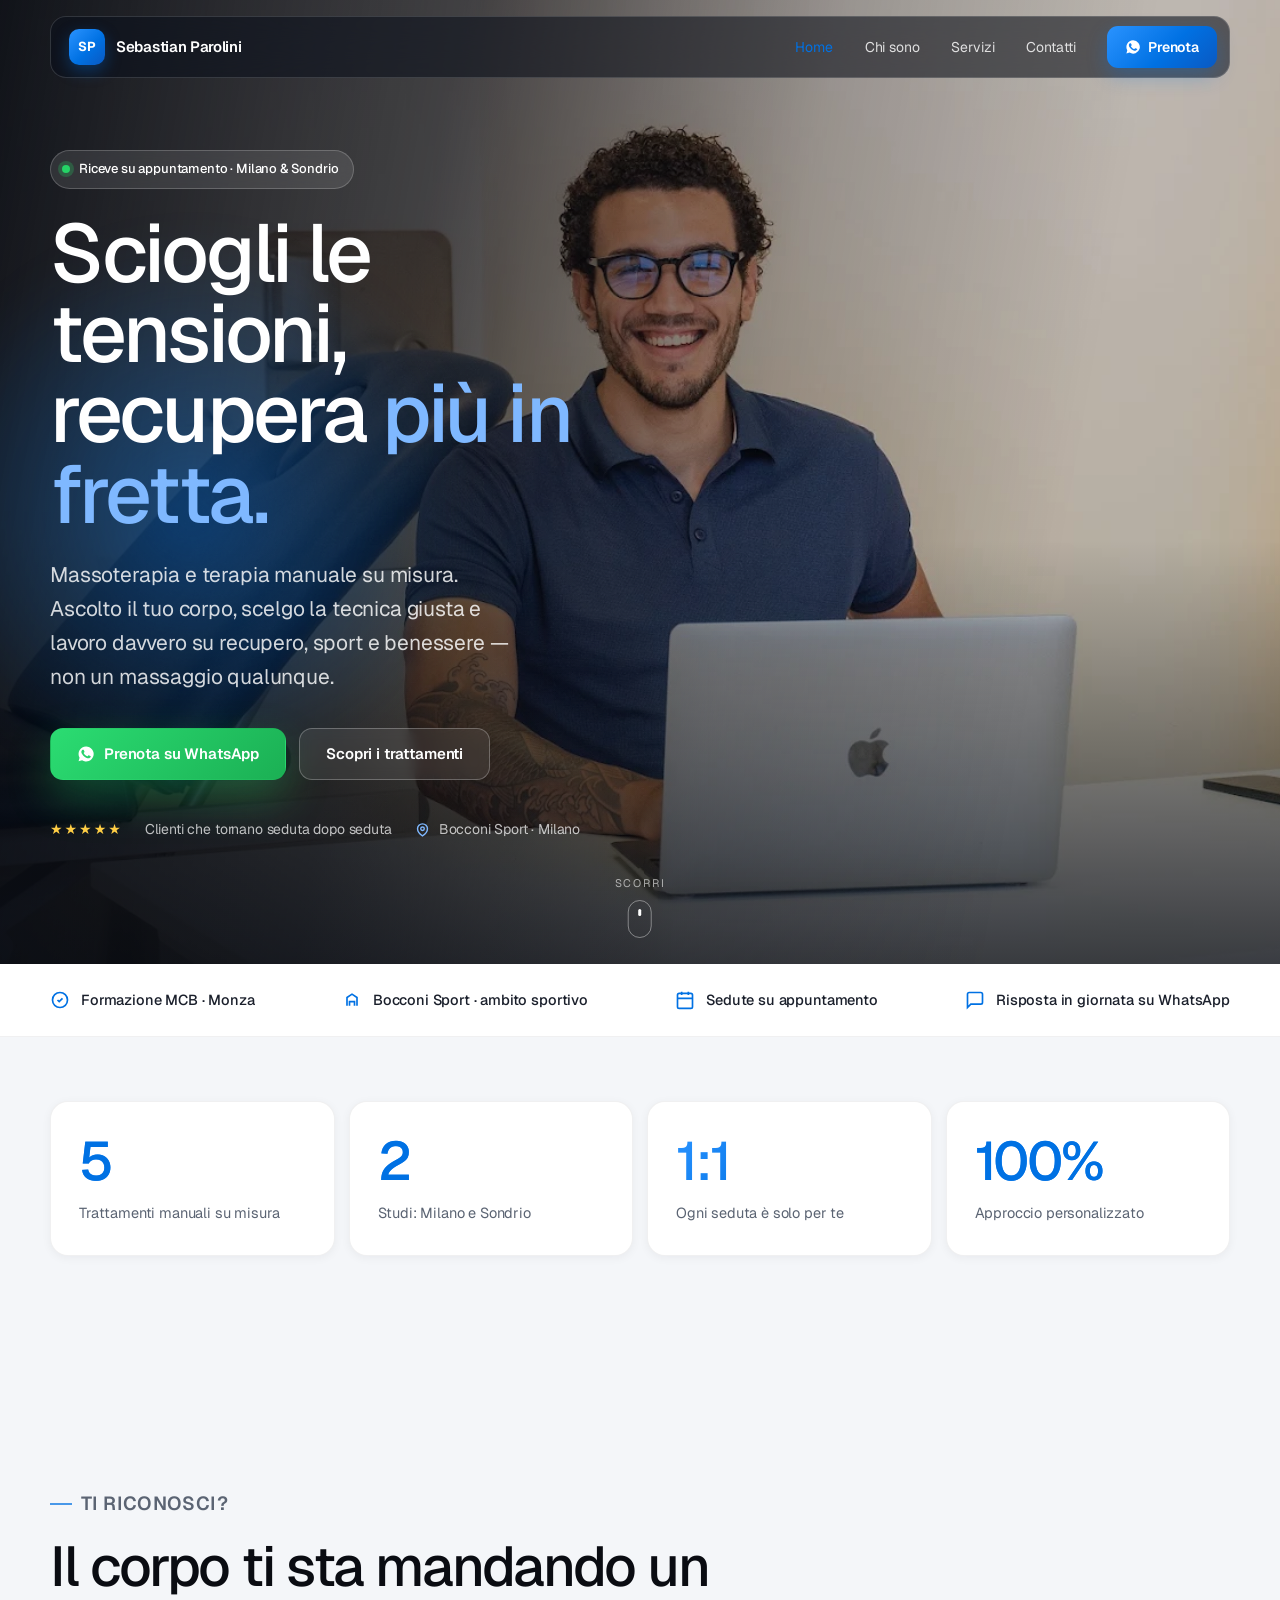
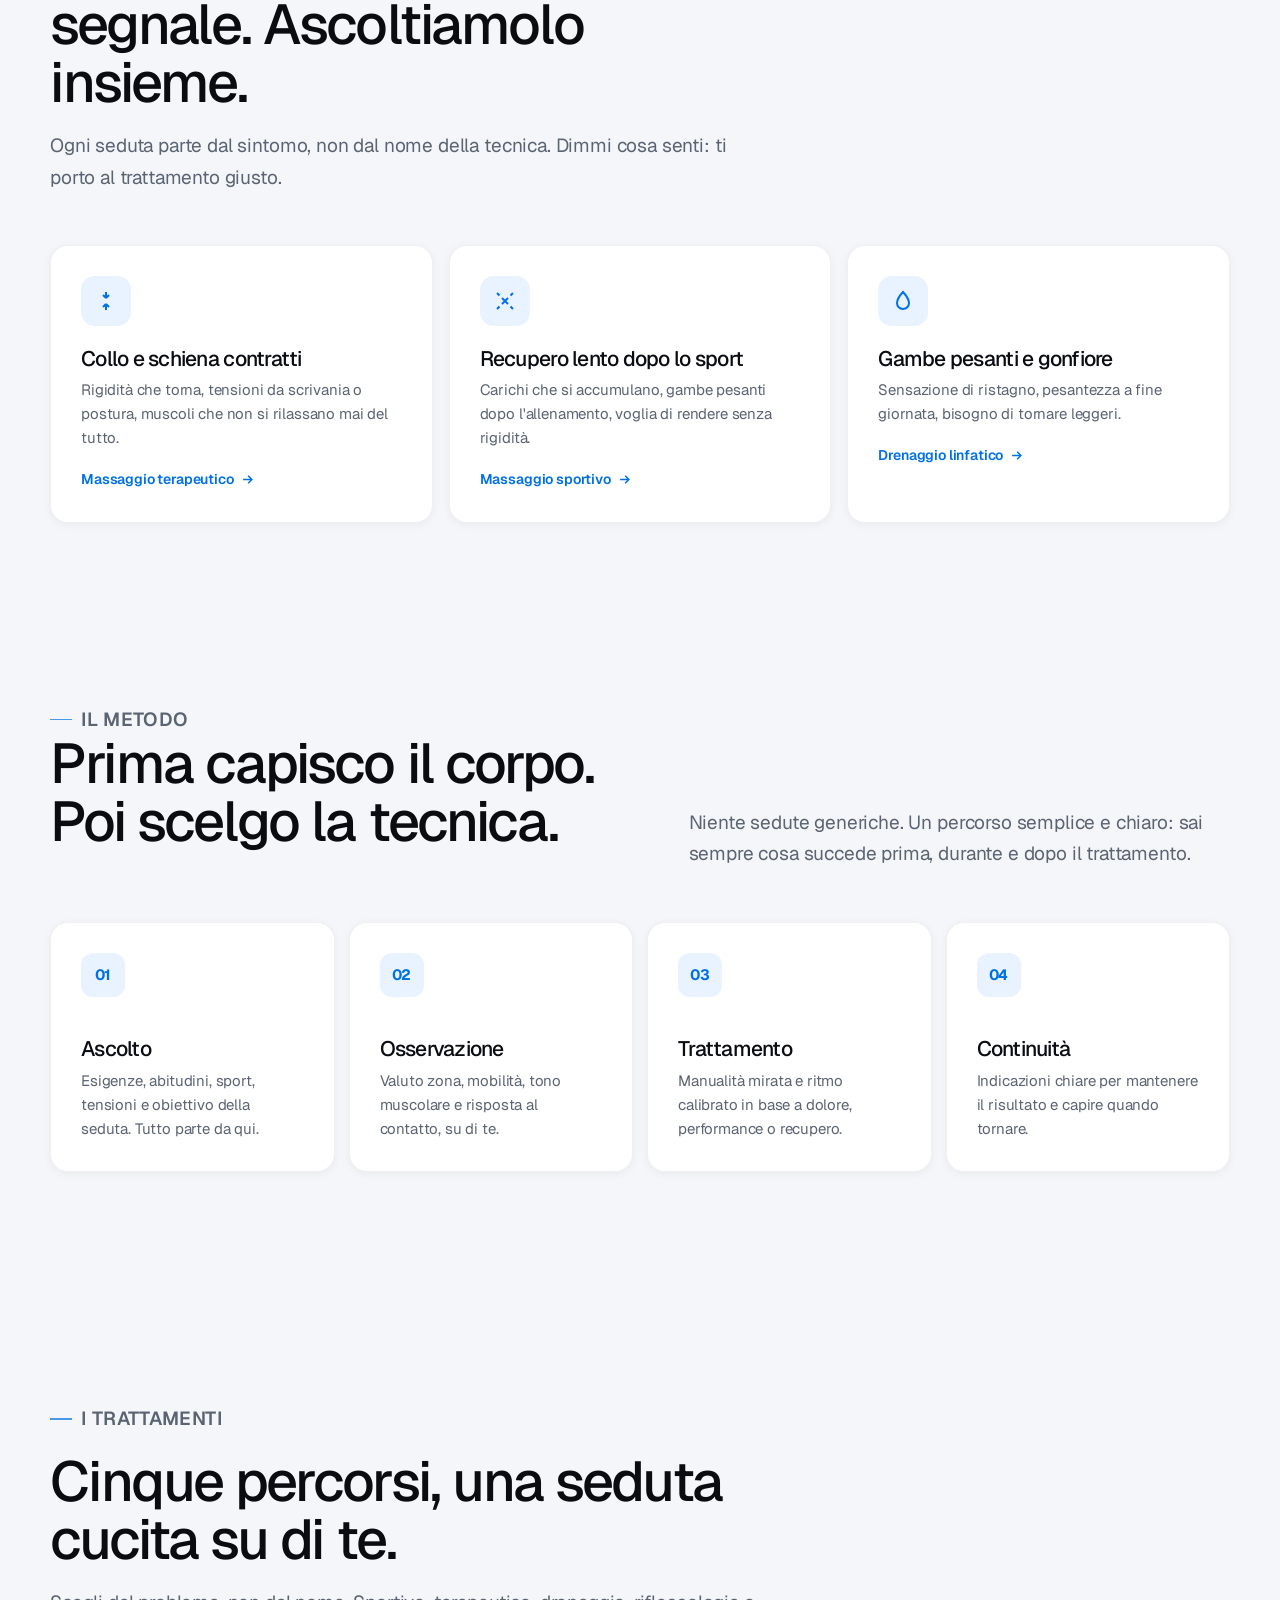
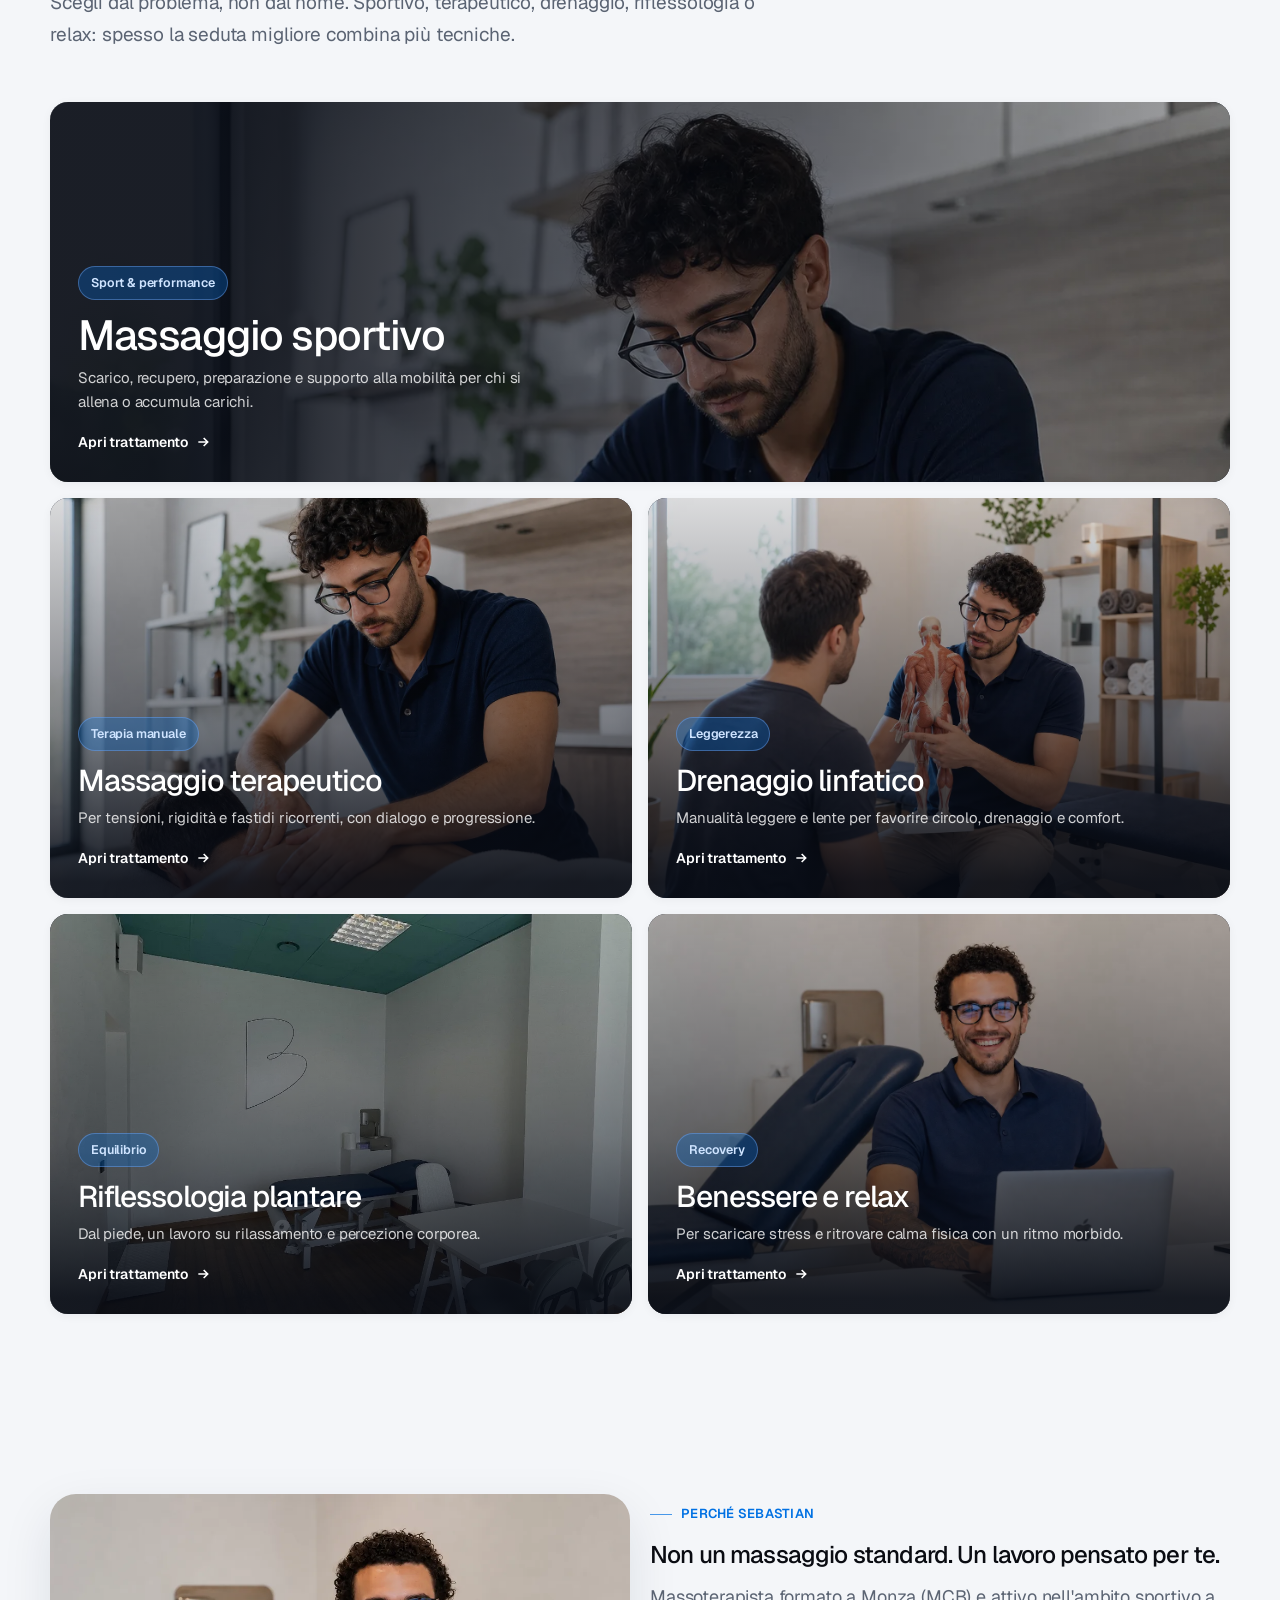
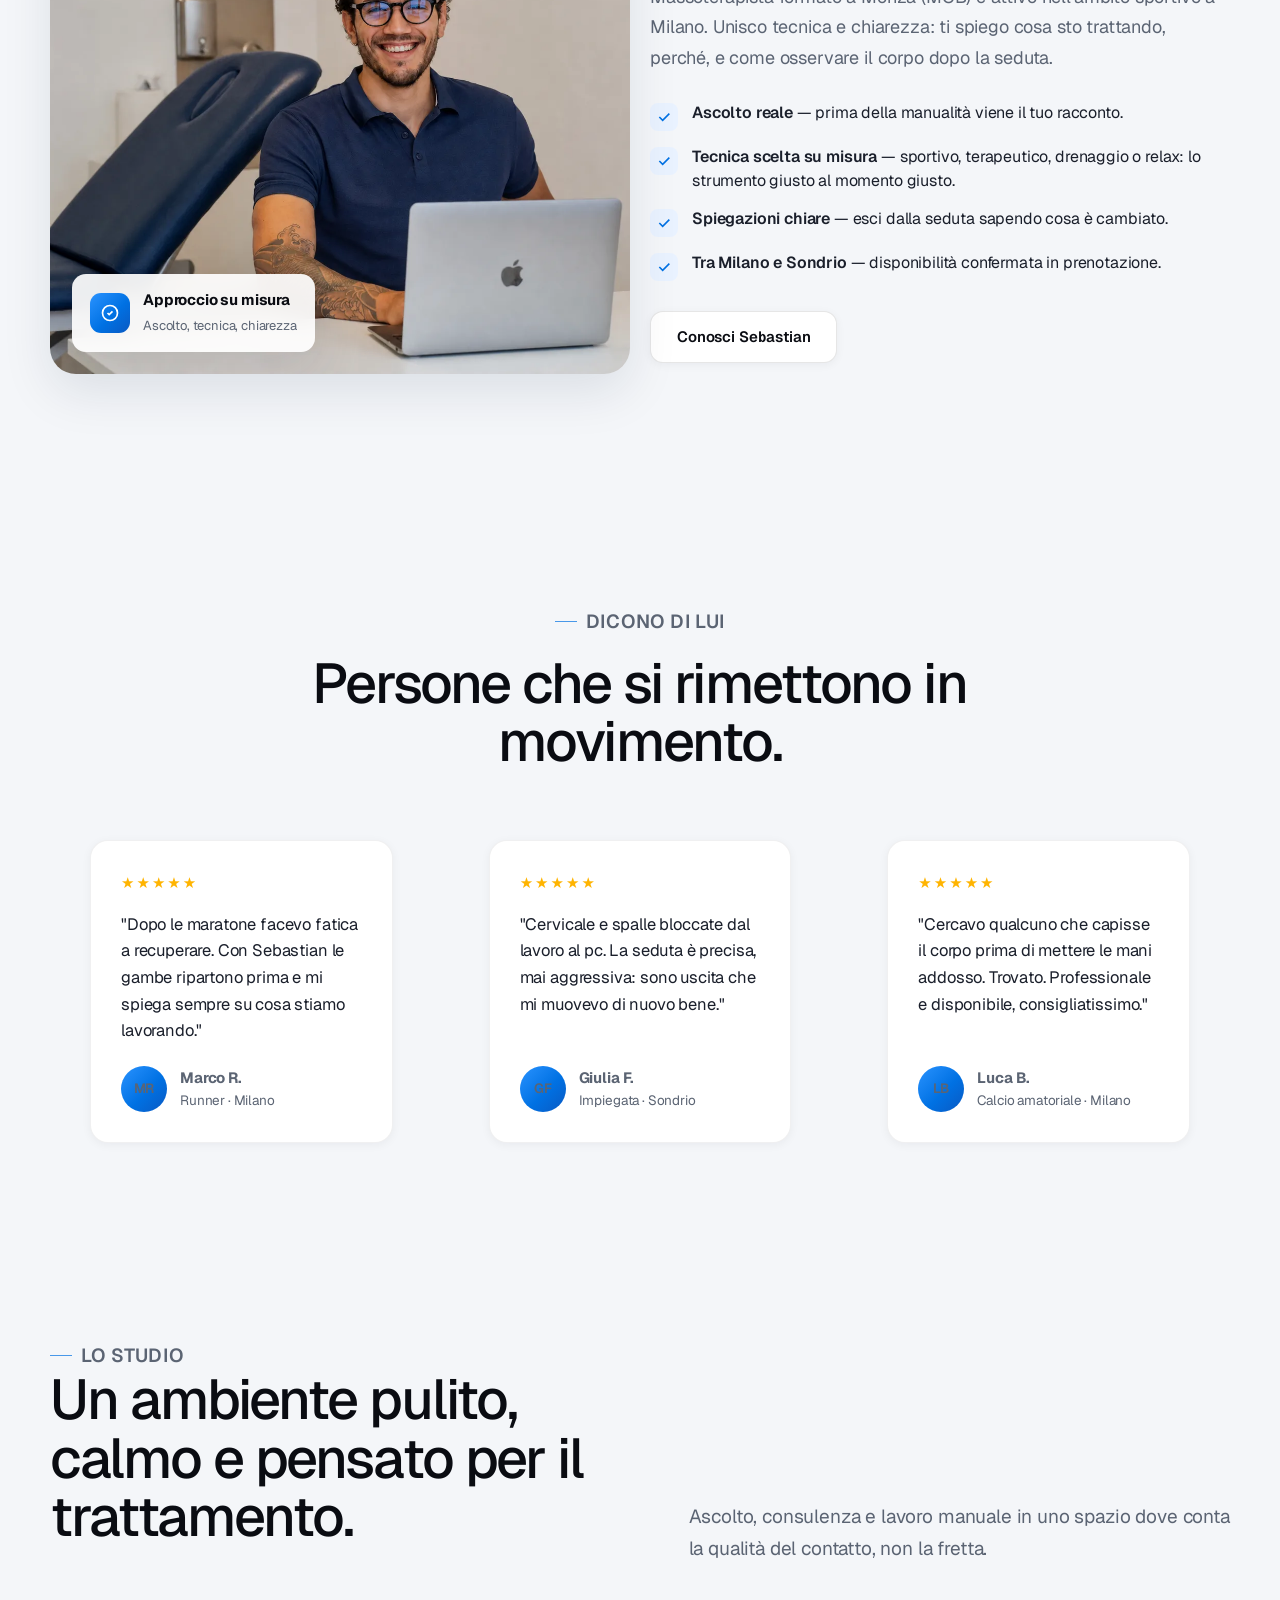
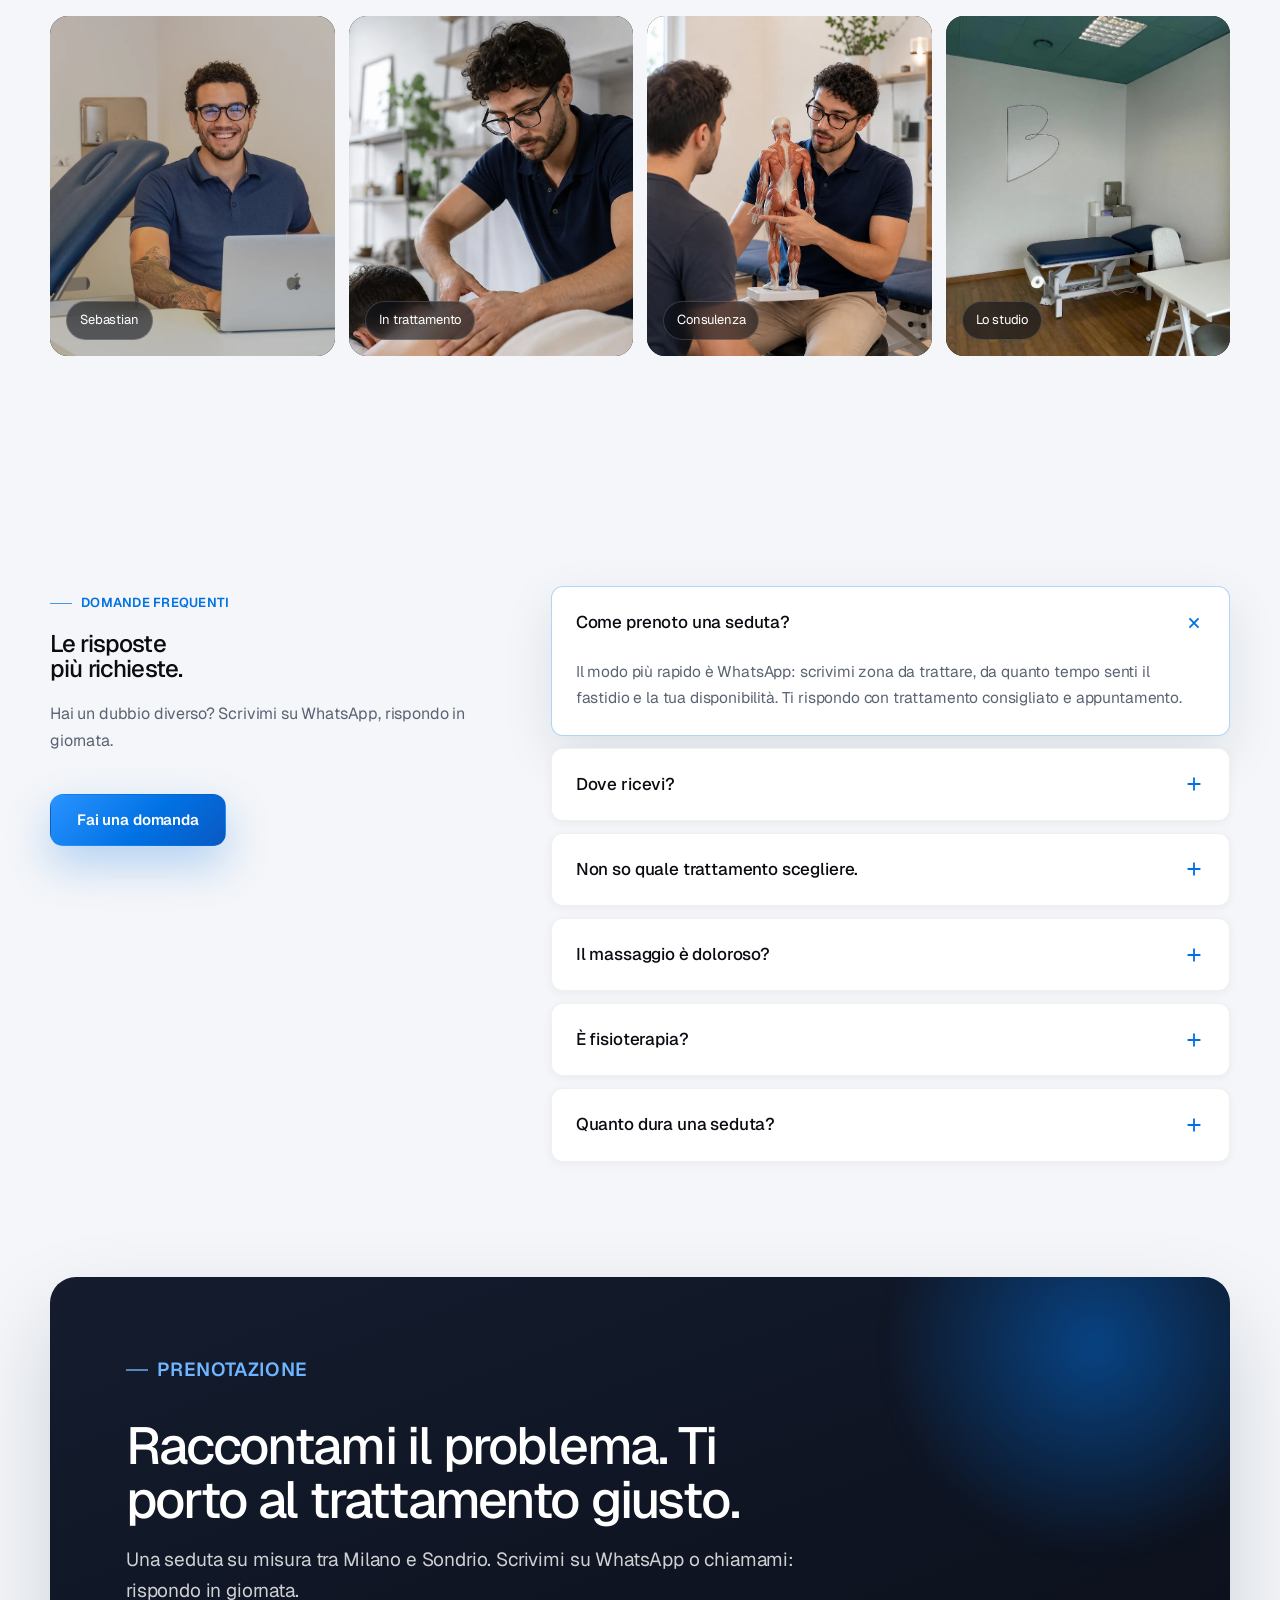
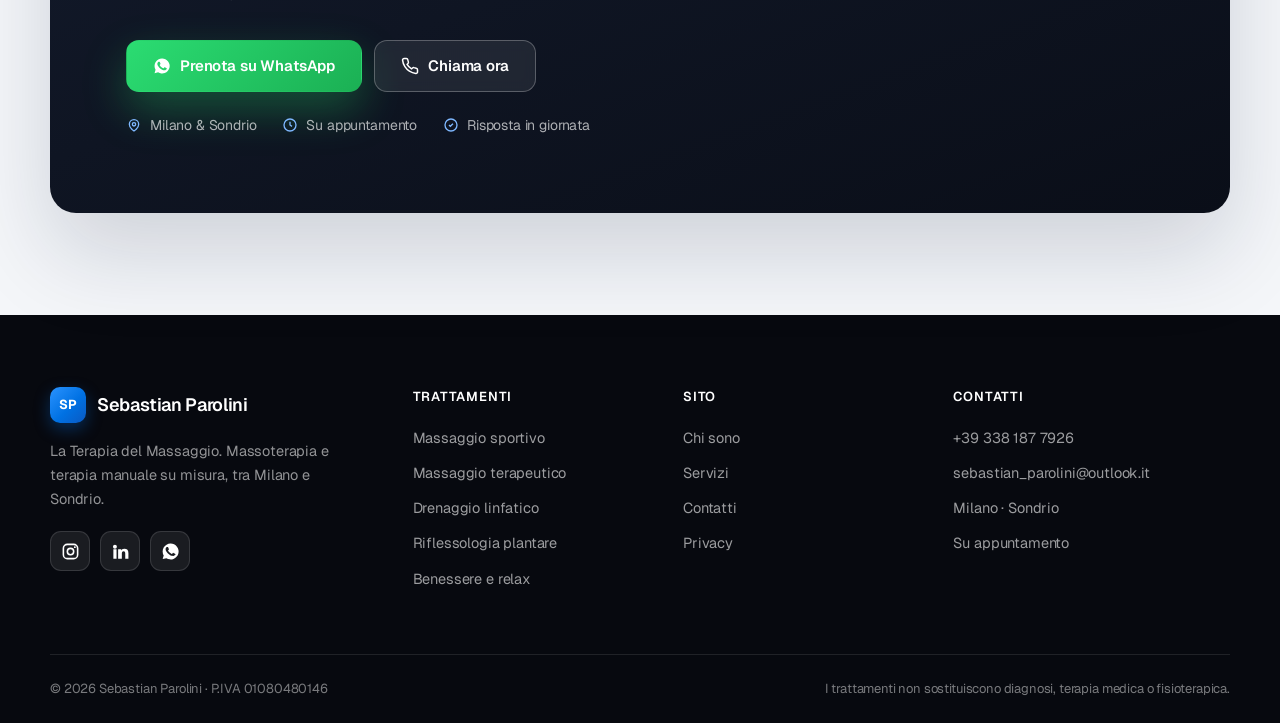
==== commit 00f68aea: "Update public URLs for GitHub Pages" ====
--- a/index.html
+++ b/index.html
@@ -6,19 +6,19 @@
   <title>Sebastian Parolini | Massoterapista a Milano e Sondrio</title>
   <meta name="description" content="Massoterapista e terapia manuale su misura: massaggio sportivo, terapeutico, drenaggio linfatico, riflessologia e benessere. Ascolto, tecnica e recupero reale, tra Milano e Sondrio.">
   <meta name="theme-color" content="#0a0e18">
-  <link rel="canonical" href="https://sebastianparolini.it/">
+  <link rel="canonical" href="https://sosaai.github.io/sebastian-parolini-site/">
   <meta property="og:title" content="Sebastian Parolini | Massoterapista a Milano e Sondrio">
   <meta property="og:description" content="Massaggio sportivo, terapeutico, drenaggio e benessere. Un tocco che parte dal tuo problema.">
   <meta property="og:type" content="website">
-  <meta property="og:url" content="https://sebastianparolini.it/">
-  <meta property="og:image" content="https://sebastianparolini.it/assets/sebastian-parolini.webp">
+  <meta property="og:url" content="https://sosaai.github.io/sebastian-parolini-site/">
+  <meta property="og:image" content="https://sosaai.github.io/sebastian-parolini-site/assets/sebastian-parolini.webp">
   <meta name="twitter:card" content="summary_large_image">
   <link rel="icon" href="assets/favicon.svg" type="image/svg+xml">
   <link rel="preconnect" href="https://fonts.googleapis.com">
   <link rel="preconnect" href="https://fonts.gstatic.com" crossorigin>
   <link href="https://fonts.googleapis.com/css2?family=Geist:wght@300;400;500;600;700&display=swap" rel="stylesheet">
   <link rel="stylesheet" href="styles.css">
-  <script type="application/ld+json">{"@context":"https://schema.org","@graph":[{"@type":"Person","name":"Sebastian Parolini","jobTitle":"Massoterapista","url":"https://sebastianparolini.it/","image":"https://sebastianparolini.it/assets/sebastian-parolini.webp","telephone":"+393381877926","email":"sebastian_parolini@outlook.it","sameAs":["https://www.linkedin.com/in/sebastian-parolini-74695a232/","https://www.instagram.com/p.massaggiatore_terapista/"]},{"@type":"HealthAndBeautyBusiness","name":"Sebastian Parolini — La Terapia del Massaggio","url":"https://sebastianparolini.it/","telephone":"+393381877926","email":"sebastian_parolini@outlook.it","image":"https://sebastianparolini.it/assets/studio.webp","areaServed":["Milano","Sondrio"],"priceRange":"€€","makesOffer":[{"@type":"Offer","itemOffered":{"@type":"Service","name":"Massaggio sportivo"}},{"@type":"Offer","itemOffered":{"@type":"Service","name":"Massaggio terapeutico"}},{"@type":"Offer","itemOffered":{"@type":"Service","name":"Drenaggio linfatico"}},{"@type":"Offer","itemOffered":{"@type":"Service","name":"Riflessologia plantare"}},{"@type":"Offer","itemOffered":{"@type":"Service","name":"Benessere e relax"}}]}]}</script>
+  <script type="application/ld+json">{"@context":"https://schema.org","@graph":[{"@type":"Person","name":"Sebastian Parolini","jobTitle":"Massoterapista","url":"https://sosaai.github.io/sebastian-parolini-site/","image":"https://sosaai.github.io/sebastian-parolini-site/assets/sebastian-parolini.webp","telephone":"+393381877926","email":"sebastian_parolini@outlook.it","sameAs":["https://www.linkedin.com/in/sebastian-parolini-74695a232/","https://www.instagram.com/p.massaggiatore_terapista/"]},{"@type":"HealthAndBeautyBusiness","name":"Sebastian Parolini — La Terapia del Massaggio","url":"https://sosaai.github.io/sebastian-parolini-site/","telephone":"+393381877926","email":"sebastian_parolini@outlook.it","image":"https://sosaai.github.io/sebastian-parolini-site/assets/studio.webp","areaServed":["Milano","Sondrio"],"priceRange":"€€","makesOffer":[{"@type":"Offer","itemOffered":{"@type":"Service","name":"Massaggio sportivo"}},{"@type":"Offer","itemOffered":{"@type":"Service","name":"Massaggio terapeutico"}},{"@type":"Offer","itemOffered":{"@type":"Service","name":"Drenaggio linfatico"}},{"@type":"Offer","itemOffered":{"@type":"Service","name":"Riflessologia plantare"}},{"@type":"Offer","itemOffered":{"@type":"Service","name":"Benessere e relax"}}]}]}</script>
 </head>
 <body>
   <header class="site-header" data-header>
--- a/styles.css
+++ b/styles.css
@@ -223,7 +223,7 @@
 .hero-photo {
   position: absolute; inset: 0;
   width: 100%; height: 100%;
-  object-fit: cover; object-position: 72% 24%;
+  object-fit: cover; object-position: 72% 18%;
   transform: scale(1.05);
   animation: heroZoom 16s ease-out forwards;
 }
@@ -852,3 +852,10 @@
   .cta-band { padding: 36px 24px; }
   .page-hero-media, .page-hero-media img { min-height: 320px; }
 }
+
+/* Foto con persone: ancorate in alto cosi la testa non viene mai tagliata (mobile e desktop) */
+.svc-card img,
+.gallery img,
+.page-hero-media img,
+.split-media img,
+.about-story .as-media img { object-position: center top; }
